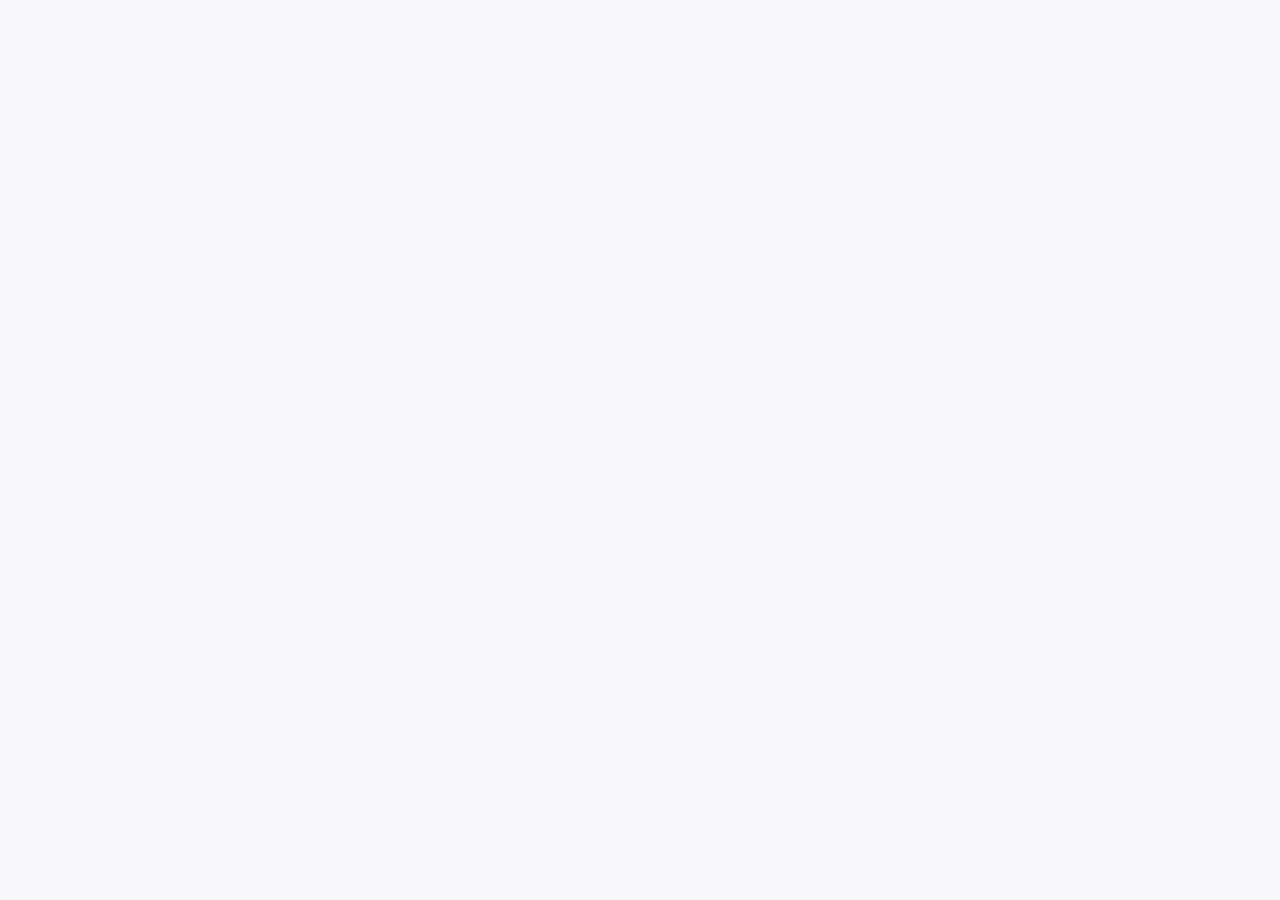
==== resume/index.html @ dccf2a4b "Replace React portfolio with static HTML CSS JavaScript Co-authored-by: Copilot <223556219+Copilot@u" ====
<!doctype html>
<html lang="en">
  <head>
    <meta charset="utf-8" />
    <meta name="viewport" content="width=device-width, initial-scale=1" />
    <meta name="robots" content="noindex" />
    <title>Sadik Ali | Software Developer Resume</title>
    <link rel="stylesheet" href="../styles.css" />
    <script src="../script.js" defer></script>
  </head>
  <body>
    <div id="app"></div>
  </body>
</html>
---- styles.css ----
@import url("https://fonts.googleapis.com/css2?family=DM+Sans:wght@400;500;600;700&family=Manrope:wght@400;500;600;700;800&display=swap");

:root {
  color-scheme: light;
  --ink: #17243b;
  --navy: #101b2d;
  --navy-light: #17243a;
  --muted: #647087;
  --paper: #f7f8fb;
  --white: #fff;
  --blue: #536dfe;
  --teal: #70e1d1;
  --line: #e5e9f0;
  --font-body: "DM Sans", sans-serif;
  --font-heading: "Manrope", sans-serif;
}

* { box-sizing: border-box; }
html { scroll-behavior: smooth; scroll-padding-top: 84px; }
body { overflow-x: hidden; margin: 0; background: var(--paper); color: var(--ink); font-family: var(--font-body); -webkit-font-smoothing: antialiased; }
body, button, a { font-family: var(--font-body); }
a { color: inherit; }
button, a { -webkit-tap-highlight-color: transparent; }
::selection { background: #d7ddff; color: var(--ink); }
.container { width: min(1120px, calc(100% - 48px)); margin-inline: auto; }

.site-header { position: sticky; z-index: 20; top: 0; border-bottom: 1px solid rgb(255 255 255 / 8%); background: rgb(16 27 45 / 96%); backdrop-filter: blur(14px); }
.nav { min-height: 76px; display: flex; align-items: center; justify-content: space-between; }
.brand { color: #fff; font-family: var(--font-heading); font-size: 25px; font-weight: 800; letter-spacing: -2px; text-decoration: none; }
.brand span { color: var(--teal); }
.nav-links { display: flex; align-items: center; gap: 29px; margin: 0; padding: 0; list-style: none; }
.nav-links a { color: #d4dbea; font-size: 13px; font-weight: 600; text-decoration: none; transition: color .2s ease; }
.nav-links a:hover { color: var(--teal); }
.nav-links .nav-contact { padding: 11px 17px; border: 1px solid #57657a; border-radius: 6px; color: #fff; }
.nav-links .nav-contact:hover { border-color: var(--teal); color: var(--teal); }
.menu-toggle { display: none; }

.hero { position: relative; min-height: 650px; display: grid; grid-template-columns: 1.05fr .95fr; align-items: center; gap: 40px; padding-block: 74px 110px; color: #fff; }
body:has(.hero) { background: var(--navy); }
.hero-copy { position: relative; z-index: 2; padding-bottom: 16px; }
.eyebrow { margin: 0 0 18px; color: var(--teal); font-size: 11px; font-weight: 700; letter-spacing: .16em; }
.status-dot { display: inline-block; width: 7px; height: 7px; margin: 0 8px 1px 0; border-radius: 50%; background: var(--teal); box-shadow: 0 0 13px rgb(112 225 209 / 80%); }
.hero h1 { margin: 0; font-family: var(--font-heading); font-size: clamp(42px, 5.7vw, 68px); font-weight: 700; letter-spacing: -.065em; line-height: 1.12; }
.hero h1 span { color: var(--teal); }
.hero-description { max-width: 485px; margin: 23px 0 0; color: #b7c1d1; font-size: 16px; line-height: 1.8; }
.hero-actions { display: flex; flex-wrap: wrap; gap: 12px; margin-top: 30px; }
.button { min-height: 48px; display: inline-flex; align-items: center; justify-content: center; gap: 12px; padding: 0 18px; border: 1px solid transparent; border-radius: 6px; font-size: 13px; font-weight: 700; text-decoration: none; transition: transform .2s ease, background .2s ease; }
.button:hover { transform: translateY(-2px); }
.button-primary { background: var(--teal); color: #10243a; }
.button-primary:hover { background: #a0f1e4; }
.button-secondary { border-color: #657187; color: #fff; }
.button-secondary:hover { border-color: var(--teal); color: var(--teal); }
.hero-socials { display: flex; gap: 23px; margin-top: 34px; }
.hero-socials a { color: #aeb9ca; font-size: 12px; font-weight: 600; text-decoration: none; }
.hero-socials a:hover { color: var(--teal); }
.hero-visual { position: relative; min-height: 410px; display: grid; place-items: center; overflow-x: clip; }
.photo-frame { position: relative; z-index: 1; width: min(320px, 75vw); aspect-ratio: 1; overflow: hidden; border: 7px solid rgb(255 255 255 / 8%); border-radius: 50%; background: #d9e3eb; box-shadow: 0 30px 90px rgb(0 0 0 / 27%); }
.photo-frame img { width: 100%; height: 100%; object-fit: cover; object-position: center 26%; }
.orbit { position: absolute; border: 1px solid rgb(112 225 209 / 18%); border-radius: 50%; }
.orbit-one { width: 410px; height: 410px; }
.orbit-two { width: 490px; height: 490px; border-color: rgb(255 255 255 / 7%); }
.code-card { position: absolute; z-index: 2; right: 0; bottom: 36px; display: grid; gap: 9px; min-width: 174px; padding: 16px; border: 1px solid rgb(255 255 255 / 12%); border-radius: 10px; background: #1b2940; box-shadow: 0 14px 45px rgb(0 0 0 / 22%); }
.code-card-label { margin-bottom: 2px; color: #93a0b3; font-size: 8px; font-weight: 700; letter-spacing: .12em; }
.code-language { display: flex; align-items: center; gap: 9px; color: #f1f4f8; font-size: 11px; font-weight: 600; }
.code-language b { width: 22px; height: 22px; display: grid; place-items: center; border-radius: 5px; font-size: 9px; }
.language-python { background: #ffda7c; color: #17243b; }.language-java { background: #ff9a76; color: #17243b; }.language-js { background: #f2dc59; color: #17243b; }
.spark { position: absolute; color: var(--teal); }.spark-one { top: 53px; right: 54px; font-size: 24px; }.spark-two { bottom: 76px; left: 28px; color: #ffba8b; font-size: 22px; }
.scroll-cue { position: absolute; bottom: 36px; left: 0; display: flex; align-items: center; gap: 10px; color: #8290a4; font-size: 9px; font-weight: 700; letter-spacing: .12em; text-decoration: none; }
.scroll-cue span { width: 21px; height: 32px; border: 1px solid #647188; border-radius: 15px; }
.scroll-cue span::after { content: ""; display: block; width: 3px; height: 6px; margin: 6px auto; border-radius: 3px; background: var(--teal); animation: scroll 1.2s ease-in-out infinite; }
@keyframes scroll { 50% { transform: translateY(7px); } }

.section { padding-block: 104px; }
.section-light { background: var(--white); }
.section-dark { background: var(--navy); color: #fff; }
.section-accent { background: #f0f3ff; }
.about-grid { display: grid; grid-template-columns: .9fr 1.1fr; gap: 70px; }
.eyebrow-dark { color: #5068ed; }
.section-title { margin: 0; color: inherit; font-family: var(--font-heading); font-size: clamp(32px, 4vw, 45px); font-weight: 700; letter-spacing: -.05em; line-height: 1.23; }
.section-title span { color: #687cff; }
.section-dark .section-title span { color: var(--teal); }
.section-title > span:not(:last-child) { color: #637aff; }
.about-grid .section-title span { color: #657aff; }
.about-copy { max-width: 590px; color: var(--muted); font-size: 15px; line-height: 1.85; }
.about-copy p { margin: 0 0 15px; }
.text-link { display: inline-flex; gap: 9px; margin-top: 5px; color: #425bdc; font-size: 13px; font-weight: 700; text-decoration: none; }
.text-link:hover { color: var(--navy); }
.section-heading { display: flex; align-items: end; justify-content: space-between; gap: 30px; margin-bottom: 42px; }
.section-intro { max-width: 330px; margin: 0 0 4px; color: #9eabbd; font-size: 14px; line-height: 1.7; }
.section-light .section-intro, .section-accent .section-intro { color: var(--muted); }

.skills-grid { display: grid; grid-template-columns: repeat(4, 1fr); gap: 14px; }
.skill-card { min-height: 220px; padding: 23px 20px; border: 1px solid #2c3a50; border-radius: 9px; background: #142137; transition: transform .25s ease, border-color .25s ease; }
.skill-card:hover { transform: translateY(-5px); border-color: #578f98; }
.skill-number { color: var(--teal); font-size: 10px; font-weight: 700; letter-spacing: .08em; }
.skill-card h3 { margin: 26px 0 8px; font-family: var(--font-heading); font-size: 16px; }
.skill-card p { margin: 0; color: #b2bdcc; font-size: 12px; line-height: 1.6; }
.skill-tags, .project-tags, .strength-tags { display: flex; flex-wrap: wrap; gap: 7px; }
.skill-tags { margin-top: 20px; }
.skill-tags span, .project-tags span { padding: 6px 8px; border-radius: 4px; background: rgb(255 255 255 / 6%); color: #9eabbd; font-size: 9px; }

.timeline-card { position: relative; display: flex; gap: 24px; max-width: 850px; padding: 28px 30px; border: 1px solid var(--line); border-radius: 9px; background: #fff; box-shadow: 0 10px 35px rgb(18 35 64 / 4%); }
.timeline-marker { flex: 0 0 10px; width: 10px; height: 10px; margin-top: 7px; border: 3px solid #dfe3ff; border-radius: 50%; background: #536dfe; box-shadow: 0 0 0 4px #f3f4ff; }
.timeline-content { flex: 1; }
.timeline-heading { display: flex; align-items: start; justify-content: space-between; gap: 20px; }
.timeline-heading h3, .education-item h3 { margin: 0; color: var(--ink); font-family: var(--font-heading); font-size: 16px; }
.timeline-company { margin: 6px 0 0; color: #536dfe; font-size: 12px; font-weight: 700; }
.timeline-date { color: var(--muted); font-size: 11px; }
.detail-list { display: grid; gap: 9px; margin: 19px 0 0; padding-left: 17px; color: var(--muted); font-size: 13px; line-height: 1.6; }
.detail-list li::marker { color: #536dfe; }

.project-grid { display: grid; grid-template-columns: repeat(2, minmax(0, 1fr)); gap: 20px; }
.project-card { position: relative; overflow: hidden; min-height: 390px; padding: 27px 29px; border: 1px solid #e1e5f0; border-radius: 10px; background: #fff; box-shadow: 0 13px 40px rgb(26 39 74 / 5%); }
.project-card::after { position: absolute; right: -40px; bottom: -86px; width: 230px; height: 230px; border-radius: 50%; background: #e8ebff; content: ""; opacity: .7; }
.project-jobs::after { background: #dff8f2; }
.project-topline { position: relative; z-index: 1; display: flex; justify-content: space-between; color: #768196; font-size: 9px; font-weight: 700; letter-spacing: .1em; }
.project-topline span:last-child { color: #536dfe; font-size: 16px; }
.project-illustration { position: relative; z-index: 1; height: 87px; display: grid; place-items: center; font-family: var(--font-heading); font-weight: 800; }
.motor-mark { color: #536dfe; font-size: 41px; letter-spacing: -.09em; }
.motor-mark span { color: #ff9b72; }
.jobs-mark { color: #16a691; font-size: 45px; letter-spacing: .05em; }
.project-card h3 { position: relative; z-index: 1; margin: 7px 0 9px; font-family: var(--font-heading); font-size: 21px; }
.project-card > p { position: relative; z-index: 1; max-width: 480px; min-height: 51px; margin: 0; color: var(--muted); font-size: 12px; line-height: 1.7; }
.project-tags { position: relative; z-index: 1; margin-top: 17px; }
.project-tags span { background: #f0f2f8; color: #606d83; }
.project-links { position: relative; z-index: 1; display: flex; gap: 20px; margin-top: 23px; }
.project-links a { color: #3e54d1; font-size: 11px; font-weight: 700; text-decoration: none; }
.project-links a:hover { color: var(--ink); }

.education-list { border-top: 1px solid #2a384e; }
.education-item { display: grid; grid-template-columns: 145px 1fr 54px; align-items: center; gap: 20px; min-height: 104px; border-bottom: 1px solid #2a384e; }
.education-year { color: var(--teal); font-size: 12px; font-weight: 700; }
.education-item h3 { color: #f4f6fa; font-size: 14px; }
.education-item p { margin: 6px 0 0; color: #9ca9bb; font-size: 11px; }
.education-icon { justify-self: end; color: #718198; font-size: 10px; font-weight: 700; letter-spacing: .05em; }

.cert-grid { display: grid; grid-template-columns: repeat(4, 1fr); gap: 14px; }
.cert-card { min-height: 164px; padding: 21px 19px; border: 1px solid var(--line); border-radius: 8px; background: #fff; }
.cert-card > span { color: #566df0; font-size: 10px; font-weight: 700; }
.cert-card h3 { margin: 17px 0 8px; font-family: var(--font-heading); font-size: 13px; line-height: 1.5; }
.cert-card p { margin: 0; color: var(--muted); font-size: 11px; }
.strengths-row { display: grid; grid-template-columns: .8fr 1.2fr; align-items: center; gap: 45px; }
.strength-tags { gap: 10px; }
.strength-tags span { padding: 10px 13px; border: 1px solid #33425a; border-radius: 30px; color: #d3dae5; font-size: 11px; }

.contact-section { padding-block: 88px 76px; background: #5269f2; color: #fff; text-align: center; }
.contact-section .eyebrow { color: #d9e0ff; }
.contact-inner h2 { margin: 0; font-family: var(--font-heading); font-size: clamp(36px, 5.5vw, 58px); letter-spacing: -.06em; line-height: 1.18; }
.contact-inner h2 span { color: #b5fff1; }
.button-light { margin-top: 25px; background: #fff; color: #344bd1; }
.button-light:hover { background: #e9fff9; }
.contact-details { display: flex; justify-content: center; flex-wrap: wrap; gap: 25px; margin-top: 40px; color: #dfe4ff; font-size: 11px; }
.contact-details a { text-decoration: none; }
.contact-details a:hover { color: #fff; }
.site-footer { background: var(--navy); }
.footer-inner { min-height: 76px; display: flex; align-items: center; justify-content: space-between; gap: 20px; }
.footer-inner .brand { font-size: 20px; }
.footer-inner p { color: #8794a8; font-size: 10px; }

.reveal { opacity: 0; transform: translateY(18px); transition: opacity .55s ease, transform .55s ease; }
.reveal.is-visible { opacity: 1; transform: translateY(0); }

.resume-page { min-height: 100vh; padding: 24px; background: #e9edf3; color: #17243b; font-family: Arial, Helvetica, sans-serif; }
.resume-actions { max-width: 850px; display: flex; justify-content: space-between; margin: 0 auto 16px; }
.resume-back, .resume-print { padding: 10px 14px; border: 0; border-radius: 6px; background: #17243b; color: #fff; cursor: pointer; font: inherit; text-decoration: none; }
.resume-sheet { max-width: 850px; margin: auto; padding: 42px 50px; background: #fff; box-shadow: 0 8px 28px rgb(16 42 67 / 12%); font-size: 13px; line-height: 1.45; }
.resume-header { padding-bottom: 13px; border-bottom: 2px solid #5269f2; text-align: center; }
.resume-header h1 { margin: 0; font-size: 30px; }
.resume-header p { margin: 4px 0; }
.resume-header a { color: inherit; text-decoration: none; }
.resume-role { color: #5269f2; font-size: 18px; font-weight: 700; }
.resume-section { margin-top: 15px; }
.resume-section h2 { margin: 0 0 6px; padding-bottom: 3px; border-bottom: 1px solid #d5dce5; color: #17243b; font-size: 14px; letter-spacing: .05em; text-transform: uppercase; }
.resume-section p { margin: 3px 0; }
.resume-entry { margin-top: 7px; break-inside: avoid; }
.resume-entry-heading { display: flex; justify-content: space-between; gap: 12px; }
.resume-entry-heading span, .resume-muted { color: #58677a; }
.resume-entry ul, .resume-certifications { margin: 4px 0 0; padding-left: 18px; }

@media (max-width: 900px) {
  .nav-links { gap: 17px; }.nav-links a { font-size: 11px; }
  .hero { min-height: 590px; grid-template-columns: 1.1fr .9fr; gap: 18px; }
  .photo-frame { width: min(270px, 65vw); }.orbit-one { width: 340px; height: 340px; }.orbit-two { width: 400px; height: 400px; }
  .code-card { right: -4px; }.skills-grid, .cert-grid { grid-template-columns: repeat(2, 1fr); }
}
@media (max-width: 640px) {
  html { scroll-padding-top: 68px; }.container { width: min(100% - 36px, 500px); }
  .nav { min-height: 66px; }.menu-toggle { width: 42px; height: 42px; display: grid; align-content: center; justify-content: center; gap: 6px; border: 1px solid #39465b; border-radius: 6px; background: transparent; }
  .menu-toggle span { width: 18px; height: 2px; background: #fff; transition: transform .2s ease; }
  .menu-toggle[aria-expanded="true"] span:first-child { transform: translateY(4px) rotate(45deg); }.menu-toggle[aria-expanded="true"] span:last-child { transform: translateY(-4px) rotate(-45deg); }
  .nav-links { position: absolute; top: 65px; right: 0; left: 0; display: none; align-items: stretch; gap: 0; padding: 8px 18px 17px; border-bottom: 1px solid #334056; background: var(--navy); }
  .nav-links.is-open { display: grid; }.nav-links li { border-bottom: 1px solid #26344a; }.nav-links li:last-child { border: 0; padding-top: 12px; }
  .nav-links a { display: block; padding: 13px 3px; font-size: 13px; }.nav-links .nav-contact { display: inline-block; padding: 10px 14px; }
  .hero { min-height: unset; grid-template-columns: 1fr; gap: 0; padding-block: 72px 92px; }
  .hero h1 { font-size: clamp(43px, 12vw, 61px); }.hero-description { font-size: 14px; }
  .hero-visual { min-height: 355px; margin-top: 18px; }.photo-frame { width: min(255px, 68vw); }.orbit-one { width: 320px; height: 320px; }.orbit-two { width: 365px; height: 365px; }
  .code-card { right: 0; bottom: 16px; min-width: 148px; padding: 12px; }.code-language { font-size: 10px; }.spark-one { top: 17px; right: 29px; }.spark-two { bottom: 60px; left: 20px; }
  .scroll-cue { bottom: 30px; }.section { padding-block: 72px; }.about-grid, .strengths-row { grid-template-columns: 1fr; gap: 25px; }
  .section-heading { display: block; margin-bottom: 30px; }.section-intro { margin-top: 12px; }
  .skills-grid { grid-template-columns: repeat(2, minmax(0, 1fr)); gap: 10px; }.skill-card { min-height: 205px; padding: 17px 14px; }.skill-card h3 { margin-top: 20px; font-size: 14px; }.skill-tags { gap: 5px; }.skill-tags span { font-size: 8px; }
  .timeline-card { gap: 13px; padding: 22px 17px; }.timeline-heading { display: block; }.timeline-date { display: inline-block; margin-top: 10px; }.detail-list { font-size: 12px; }
  .project-grid { grid-template-columns: 1fr; gap: 13px; }.project-card { min-height: 370px; padding: 23px 20px; }
  .education-item { grid-template-columns: 82px 1fr; gap: 12px; padding-block: 18px; }.education-year { font-size: 10px; }.education-item h3 { font-size: 12px; line-height: 1.5; }.education-item p { font-size: 10px; line-height: 1.5; }.education-icon { display: none; }
  .cert-grid { grid-template-columns: repeat(2, minmax(0, 1fr)); gap: 9px; }.cert-card { min-height: 165px; padding: 15px 13px; }.cert-card h3 { font-size: 12px; }
  .strength-tags { gap: 8px; }.strength-tags span { padding: 9px 10px; font-size: 10px; }
  .contact-section { padding-block: 72px 56px; }.contact-details { display: grid; gap: 12px; }.footer-inner { min-height: 70px; flex-wrap: wrap; gap: 5px 15px; padding-block: 12px; }.footer-inner p { margin: 0; }.footer-inner p:nth-of-type(1) { display: none; }
  .resume-page { padding: 10px; }.resume-sheet { padding: 25px 20px; font-size: 11px; }.resume-entry-heading { gap: 5px; }.resume-entry-heading span { text-align: right; }
}
@media (prefers-reduced-motion: reduce) {
  *, *::before, *::after { scroll-behavior: auto !important; animation-duration: .01ms !important; animation-iteration-count: 1 !important; transition-duration: .01ms !important; }
}
@media print {
  @page { size: A4; margin: 12mm; }
  body:has(.resume-page) { background: #fff; }
  .resume-page { min-height: auto; padding: 0; background: #fff; }
  .resume-actions { display: none; }
  .resume-sheet { max-width: none; margin: 0; padding: 0; box-shadow: none; font-size: 10pt; line-height: 1.35; }
  .resume-header h1 { font-size: 23pt; }
  .resume-section { margin-top: 10px; }
  .resume-section h2 { font-size: 11pt; }
  .resume-sheet a { color: inherit; text-decoration: none; }
}
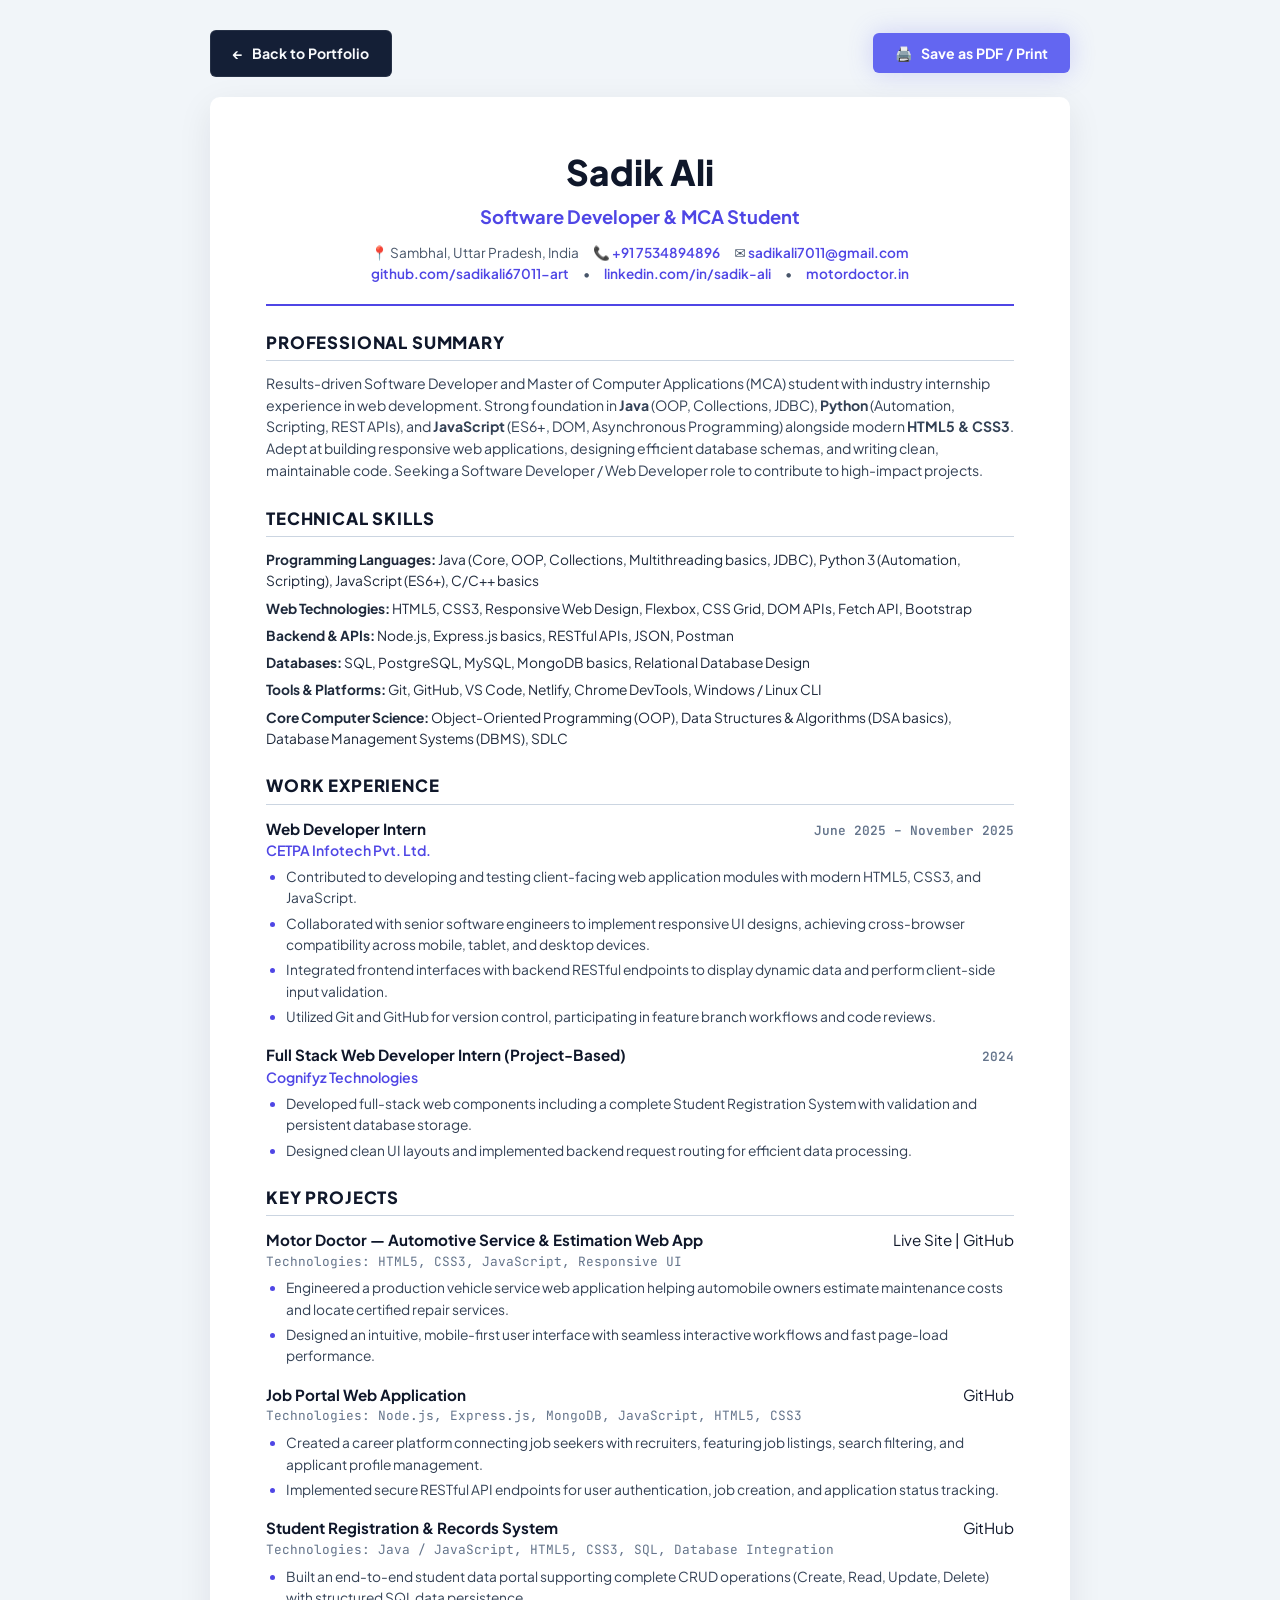
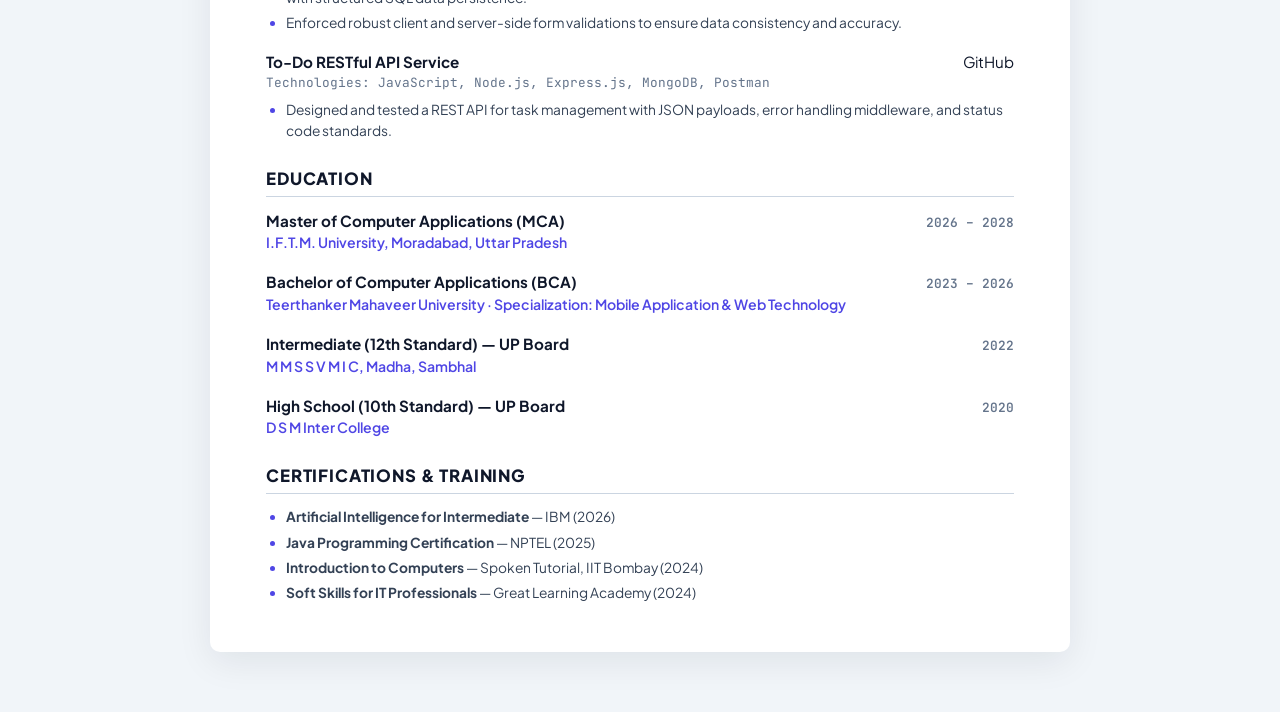
==== commit 21a1078e: "feat: upgrade portfolio to job-ready standards, showcase Java/Python/JS, fix resume and Netlify/GitH" ====
--- a/resume/index.html
+++ b/resume/index.html
@@ -3,12 +3,185 @@
   <head>
     <meta charset="utf-8" />
     <meta name="viewport" content="width=device-width, initial-scale=1" />
-    <meta name="robots" content="noindex" />
-    <title>Sadik Ali | Software Developer Resume</title>
+    <meta name="description" content="Resume of Sadik Ali — Software Developer specializing in Java, Python, JavaScript, and Web Development." />
+    <meta name="robots" content="index, follow" />
+    <title>Sadik Ali | Resume — Software Developer</title>
+    <link rel="preconnect" href="https://fonts.googleapis.com" />
+    <link rel="preconnect" href="https://fonts.gstatic.com" crossorigin />
+    <link href="https://fonts.googleapis.com/css2?family=Plus+Jakarta+Sans:wght@400;500;600;700;800&family=JetBrains+Mono:wght@400;600&display=swap" rel="stylesheet" />
     <link rel="stylesheet" href="../styles.css" />
-    <script src="../script.js" defer></script>
   </head>
-  <body>
-    <div id="app"></div>
+  <body class="resume-body">
+    <div class="resume-page">
+      <nav class="resume-actions container" aria-label="Resume actions">
+        <a class="button button-secondary resume-back" href="../">
+          <span aria-hidden="true">←</span> Back to Portfolio
+        </a>
+        <button class="button button-primary resume-print" type="button" onclick="window.print()">
+          <span aria-hidden="true">🖨️</span> Save as PDF / Print
+        </button>
+      </nav>
+
+      <article class="resume-sheet">
+        <header class="resume-header">
+          <h1 class="resume-name">Sadik Ali</h1>
+          <p class="resume-role">Software Developer & MCA Student</p>
+          <div class="resume-contact-bar">
+            <span>📍 Sambhal, Uttar Pradesh, India</span>
+            <span>📞 <a href="tel:+917534894896">+91 7534894896</a></span>
+            <span>✉️ <a href="mailto:sadikali7011@gmail.com">sadikali7011@gmail.com</a></span>
+          </div>
+          <div class="resume-links-bar">
+            <a href="https://github.com/sadikali67011-art" target="_blank" rel="noopener noreferrer">github.com/sadikali67011-art</a>
+            <span>•</span>
+            <a href="https://www.linkedin.com/in/sadik-ali-75a539294/" target="_blank" rel="noopener noreferrer">linkedin.com/in/sadik-ali</a>
+            <span>•</span>
+            <a href="https://motordoctor.in/" target="_blank" rel="noopener noreferrer">motordoctor.in</a>
+          </div>
+        </header>
+
+        <section class="resume-section">
+          <h2 class="resume-section-title">Professional Summary</h2>
+          <p class="resume-text">
+            Results-driven Software Developer and Master of Computer Applications (MCA) student with industry internship experience in web development. Strong foundation in <strong>Java</strong> (OOP, Collections, JDBC), <strong>Python</strong> (Automation, Scripting, REST APIs), and <strong>JavaScript</strong> (ES6+, DOM, Asynchronous Programming) alongside modern <strong>HTML5 & CSS3</strong>. Adept at building responsive web applications, designing efficient database schemas, and writing clean, maintainable code. Seeking a Software Developer / Web Developer role to contribute to high-impact projects.
+          </p>
+        </section>
+
+        <section class="resume-section">
+          <h2 class="resume-section-title">Technical Skills</h2>
+          <div class="resume-skills-grid">
+            <p><strong>Programming Languages:</strong> Java (Core, OOP, Collections, Multithreading basics, JDBC), Python 3 (Automation, Scripting), JavaScript (ES6+), C/C++ basics</p>
+            <p><strong>Web Technologies:</strong> HTML5, CSS3, Responsive Web Design, Flexbox, CSS Grid, DOM APIs, Fetch API, Bootstrap</p>
+            <p><strong>Backend & APIs:</strong> Node.js, Express.js basics, RESTful APIs, JSON, Postman</p>
+            <p><strong>Databases:</strong> SQL, PostgreSQL, MySQL, MongoDB basics, Relational Database Design</p>
+            <p><strong>Tools & Platforms:</strong> Git, GitHub, VS Code, Netlify, Chrome DevTools, Windows / Linux CLI</p>
+            <p><strong>Core Computer Science:</strong> Object-Oriented Programming (OOP), Data Structures & Algorithms (DSA basics), Database Management Systems (DBMS), SDLC</p>
+          </div>
+        </section>
+
+        <section class="resume-section">
+          <h2 class="resume-section-title">Work Experience</h2>
+
+          <div class="resume-entry">
+            <div class="resume-entry-heading">
+              <strong>Web Developer Intern</strong>
+              <span class="resume-date">June 2025 – November 2025</span>
+            </div>
+            <p class="resume-company">CETPA Infotech Pvt. Ltd.</p>
+            <ul class="resume-bullets">
+              <li>Contributed to developing and testing client-facing web application modules with modern HTML5, CSS3, and JavaScript.</li>
+              <li>Collaborated with senior software engineers to implement responsive UI designs, achieving cross-browser compatibility across mobile, tablet, and desktop devices.</li>
+              <li>Integrated frontend interfaces with backend RESTful endpoints to display dynamic data and perform client-side input validation.</li>
+              <li>Utilized Git and GitHub for version control, participating in feature branch workflows and code reviews.</li>
+            </ul>
+          </div>
+
+          <div class="resume-entry">
+            <div class="resume-entry-heading">
+              <strong>Full Stack Web Developer Intern (Project-Based)</strong>
+              <span class="resume-date">2024</span>
+            </div>
+            <p class="resume-company">Cognifyz Technologies</p>
+            <ul class="resume-bullets">
+              <li>Developed full-stack web components including a complete Student Registration System with validation and persistent database storage.</li>
+              <li>Designed clean UI layouts and implemented backend request routing for efficient data processing.</li>
+            </ul>
+          </div>
+        </section>
+
+        <section class="resume-section">
+          <h2 class="resume-section-title">Key Projects</h2>
+
+          <div class="resume-entry">
+            <div class="resume-entry-heading">
+              <strong>Motor Doctor — Automotive Service & Estimation Web App</strong>
+              <span><a href="https://motordoctor.in/" target="_blank" rel="noopener noreferrer">Live Site</a> | <a href="https://github.com/sadikali67011-art/Motor-doctor" target="_blank" rel="noopener noreferrer">GitHub</a></span>
+            </div>
+            <p class="resume-tech">Technologies: HTML5, CSS3, JavaScript, Responsive UI</p>
+            <ul class="resume-bullets">
+              <li>Engineered a production vehicle service web application helping automobile owners estimate maintenance costs and locate certified repair services.</li>
+              <li>Designed an intuitive, mobile-first user interface with seamless interactive workflows and fast page-load performance.</li>
+            </ul>
+          </div>
+
+          <div class="resume-entry">
+            <div class="resume-entry-heading">
+              <strong>Job Portal Web Application</strong>
+              <span><a href="https://github.com/sadikali67011-art/Job-Portal" target="_blank" rel="noopener noreferrer">GitHub</a></span>
+            </div>
+            <p class="resume-tech">Technologies: Node.js, Express.js, MongoDB, JavaScript, HTML5, CSS3</p>
+            <ul class="resume-bullets">
+              <li>Created a career platform connecting job seekers with recruiters, featuring job listings, search filtering, and applicant profile management.</li>
+              <li>Implemented secure RESTful API endpoints for user authentication, job creation, and application status tracking.</li>
+            </ul>
+          </div>
+
+          <div class="resume-entry">
+            <div class="resume-entry-heading">
+              <strong>Student Registration & Records System</strong>
+              <span><a href="https://github.com/sadikali67011-art/Cognifyz_FullStack_Task_1" target="_blank" rel="noopener noreferrer">GitHub</a></span>
+            </div>
+            <p class="resume-tech">Technologies: Java / JavaScript, HTML5, CSS3, SQL, Database Integration</p>
+            <ul class="resume-bullets">
+              <li>Built an end-to-end student data portal supporting complete CRUD operations (Create, Read, Update, Delete) with structured SQL data persistence.</li>
+              <li>Enforced robust client and server-side form validations to ensure data consistency and accuracy.</li>
+            </ul>
+          </div>
+
+          <div class="resume-entry">
+            <div class="resume-entry-heading">
+              <strong>To-Do RESTful API Service</strong>
+              <span><a href="https://github.com/sadikali67011-art/todo-api" target="_blank" rel="noopener noreferrer">GitHub</a></span>
+            </div>
+            <p class="resume-tech">Technologies: JavaScript, Node.js, Express.js, MongoDB, Postman</p>
+            <ul class="resume-bullets">
+              <li>Designed and tested a REST API for task management with JSON payloads, error handling middleware, and status code standards.</li>
+            </ul>
+          </div>
+        </section>
+
+        <section class="resume-section">
+          <h2 class="resume-section-title">Education</h2>
+          <div class="resume-entry">
+            <div class="resume-entry-heading">
+              <strong>Master of Computer Applications (MCA)</strong>
+              <span class="resume-date">2026 – 2028</span>
+            </div>
+            <p class="resume-company">I.F.T.M. University, Moradabad, Uttar Pradesh</p>
+          </div>
+          <div class="resume-entry">
+            <div class="resume-entry-heading">
+              <strong>Bachelor of Computer Applications (BCA)</strong>
+              <span class="resume-date">2023 – 2026</span>
+            </div>
+            <p class="resume-company">Teerthanker Mahaveer University · Specialization: Mobile Application & Web Technology</p>
+          </div>
+          <div class="resume-entry">
+            <div class="resume-entry-heading">
+              <strong>Intermediate (12th Standard) — UP Board</strong>
+              <span class="resume-date">2022</span>
+            </div>
+            <p class="resume-company">M M S S V M I C, Madha, Sambhal</p>
+          </div>
+          <div class="resume-entry">
+            <div class="resume-entry-heading">
+              <strong>High School (10th Standard) — UP Board</strong>
+              <span class="resume-date">2020</span>
+            </div>
+            <p class="resume-company">D S M Inter College</p>
+          </div>
+        </section>
+
+        <section class="resume-section">
+          <h2 class="resume-section-title">Certifications & Training</h2>
+          <ul class="resume-cert-list">
+            <li><strong>Artificial Intelligence for Intermediate</strong> — IBM (2026)</li>
+            <li><strong>Java Programming Certification</strong> — NPTEL (2025)</li>
+            <li><strong>Introduction to Computers</strong> — Spoken Tutorial, IIT Bombay (2024)</li>
+            <li><strong>Soft Skills for IT Professionals</strong> — Great Learning Academy (2024)</li>
+          </ul>
+        </section>
+      </article>
+    </div>
   </body>
 </html>
--- a/styles.css
+++ b/styles.css
@@ -1,222 +1,1806 @@
-@import url("https://fonts.googleapis.com/css2?family=DM+Sans:wght@400;500;600;700&family=Manrope:wght@400;500;600;700;800&display=swap");
+/* ==========================================================================
+   Sadik Ali — Software Developer Portfolio Stylesheet
+   Modern, Accessible, High Performance, Responsive (Mobile to 4K)
+   Supports Light & Dark Modes + Pixel-Perfect Print Layout
+   ========================================================================== */
+
+@import url("https://fonts.googleapis.com/css2?family=Plus+Jakarta+Sans:wght@400;500;600;700;800&family=JetBrains+Mono:wght@400;500;600;700&display=swap");
 
 :root {
+  color-scheme: dark;
+  --bg-primary: #0b1120;
+  --bg-secondary: #0f172a;
+  --bg-card: #141f36;
+  --bg-card-hover: #1a2744;
+  --bg-elevated: #1e293b;
+  --border-color: rgba(255, 255, 255, 0.08);
+  --border-hover: rgba(99, 102, 241, 0.4);
+  --text-main: #f8fafc;
+  --text-muted: #94a3b8;
+  --text-subtle: #64748b;
+  
+  --primary: #6366f1;
+  --primary-glow: rgba(99, 102, 241, 0.25);
+  --teal: #14b8a6;
+  --teal-glow: rgba(20, 184, 166, 0.25);
+  --cyan: #06b6d4;
+  --amber: #f59e0b;
+  --rose: #f43f5e;
+  --emerald: #10b981;
+  
+  --lang-java: #f97316;
+  --lang-python: #38bdf8;
+  --lang-js: #facc15;
+  --lang-web: #ec4899;
+
+  --font-sans: "Plus Jakarta Sans", system-ui, -apple-system, sans-serif;
+  --font-mono: "JetBrains Mono", ui-monospace, SFMono-Regular, monospace;
+  --radius-sm: 6px;
+  --radius-md: 10px;
+  --radius-lg: 16px;
+  --radius-full: 9999px;
+  
+  --shadow-sm: 0 2px 8px rgba(0, 0, 0, 0.2);
+  --shadow-md: 0 10px 30px rgba(0, 0, 0, 0.35);
+  --shadow-glow: 0 0 25px var(--primary-glow);
+  --transition: all 0.25s cubic-bezier(0.16, 1, 0.3, 1);
+}
+
+[data-theme="light"] {
   color-scheme: light;
-  --ink: #17243b;
-  --navy: #101b2d;
-  --navy-light: #17243a;
-  --muted: #647087;
-  --paper: #f7f8fb;
-  --white: #fff;
-  --blue: #536dfe;
-  --teal: #70e1d1;
-  --line: #e5e9f0;
-  --font-body: "DM Sans", sans-serif;
-  --font-heading: "Manrope", sans-serif;
-}
-
-* { box-sizing: border-box; }
-html { scroll-behavior: smooth; scroll-padding-top: 84px; }
-body { overflow-x: hidden; margin: 0; background: var(--paper); color: var(--ink); font-family: var(--font-body); -webkit-font-smoothing: antialiased; }
-body, button, a { font-family: var(--font-body); }
-a { color: inherit; }
-button, a { -webkit-tap-highlight-color: transparent; }
-::selection { background: #d7ddff; color: var(--ink); }
-.container { width: min(1120px, calc(100% - 48px)); margin-inline: auto; }
-
-.site-header { position: sticky; z-index: 20; top: 0; border-bottom: 1px solid rgb(255 255 255 / 8%); background: rgb(16 27 45 / 96%); backdrop-filter: blur(14px); }
-.nav { min-height: 76px; display: flex; align-items: center; justify-content: space-between; }
-.brand { color: #fff; font-family: var(--font-heading); font-size: 25px; font-weight: 800; letter-spacing: -2px; text-decoration: none; }
-.brand span { color: var(--teal); }
-.nav-links { display: flex; align-items: center; gap: 29px; margin: 0; padding: 0; list-style: none; }
-.nav-links a { color: #d4dbea; font-size: 13px; font-weight: 600; text-decoration: none; transition: color .2s ease; }
-.nav-links a:hover { color: var(--teal); }
-.nav-links .nav-contact { padding: 11px 17px; border: 1px solid #57657a; border-radius: 6px; color: #fff; }
-.nav-links .nav-contact:hover { border-color: var(--teal); color: var(--teal); }
-.menu-toggle { display: none; }
-
-.hero { position: relative; min-height: 650px; display: grid; grid-template-columns: 1.05fr .95fr; align-items: center; gap: 40px; padding-block: 74px 110px; color: #fff; }
-body:has(.hero) { background: var(--navy); }
-.hero-copy { position: relative; z-index: 2; padding-bottom: 16px; }
-.eyebrow { margin: 0 0 18px; color: var(--teal); font-size: 11px; font-weight: 700; letter-spacing: .16em; }
-.status-dot { display: inline-block; width: 7px; height: 7px; margin: 0 8px 1px 0; border-radius: 50%; background: var(--teal); box-shadow: 0 0 13px rgb(112 225 209 / 80%); }
-.hero h1 { margin: 0; font-family: var(--font-heading); font-size: clamp(42px, 5.7vw, 68px); font-weight: 700; letter-spacing: -.065em; line-height: 1.12; }
-.hero h1 span { color: var(--teal); }
-.hero-description { max-width: 485px; margin: 23px 0 0; color: #b7c1d1; font-size: 16px; line-height: 1.8; }
-.hero-actions { display: flex; flex-wrap: wrap; gap: 12px; margin-top: 30px; }
-.button { min-height: 48px; display: inline-flex; align-items: center; justify-content: center; gap: 12px; padding: 0 18px; border: 1px solid transparent; border-radius: 6px; font-size: 13px; font-weight: 700; text-decoration: none; transition: transform .2s ease, background .2s ease; }
-.button:hover { transform: translateY(-2px); }
-.button-primary { background: var(--teal); color: #10243a; }
-.button-primary:hover { background: #a0f1e4; }
-.button-secondary { border-color: #657187; color: #fff; }
-.button-secondary:hover { border-color: var(--teal); color: var(--teal); }
-.hero-socials { display: flex; gap: 23px; margin-top: 34px; }
-.hero-socials a { color: #aeb9ca; font-size: 12px; font-weight: 600; text-decoration: none; }
-.hero-socials a:hover { color: var(--teal); }
-.hero-visual { position: relative; min-height: 410px; display: grid; place-items: center; overflow-x: clip; }
-.photo-frame { position: relative; z-index: 1; width: min(320px, 75vw); aspect-ratio: 1; overflow: hidden; border: 7px solid rgb(255 255 255 / 8%); border-radius: 50%; background: #d9e3eb; box-shadow: 0 30px 90px rgb(0 0 0 / 27%); }
-.photo-frame img { width: 100%; height: 100%; object-fit: cover; object-position: center 26%; }
-.orbit { position: absolute; border: 1px solid rgb(112 225 209 / 18%); border-radius: 50%; }
-.orbit-one { width: 410px; height: 410px; }
-.orbit-two { width: 490px; height: 490px; border-color: rgb(255 255 255 / 7%); }
-.code-card { position: absolute; z-index: 2; right: 0; bottom: 36px; display: grid; gap: 9px; min-width: 174px; padding: 16px; border: 1px solid rgb(255 255 255 / 12%); border-radius: 10px; background: #1b2940; box-shadow: 0 14px 45px rgb(0 0 0 / 22%); }
-.code-card-label { margin-bottom: 2px; color: #93a0b3; font-size: 8px; font-weight: 700; letter-spacing: .12em; }
-.code-language { display: flex; align-items: center; gap: 9px; color: #f1f4f8; font-size: 11px; font-weight: 600; }
-.code-language b { width: 22px; height: 22px; display: grid; place-items: center; border-radius: 5px; font-size: 9px; }
-.language-python { background: #ffda7c; color: #17243b; }.language-java { background: #ff9a76; color: #17243b; }.language-js { background: #f2dc59; color: #17243b; }
-.spark { position: absolute; color: var(--teal); }.spark-one { top: 53px; right: 54px; font-size: 24px; }.spark-two { bottom: 76px; left: 28px; color: #ffba8b; font-size: 22px; }
-.scroll-cue { position: absolute; bottom: 36px; left: 0; display: flex; align-items: center; gap: 10px; color: #8290a4; font-size: 9px; font-weight: 700; letter-spacing: .12em; text-decoration: none; }
-.scroll-cue span { width: 21px; height: 32px; border: 1px solid #647188; border-radius: 15px; }
-.scroll-cue span::after { content: ""; display: block; width: 3px; height: 6px; margin: 6px auto; border-radius: 3px; background: var(--teal); animation: scroll 1.2s ease-in-out infinite; }
-@keyframes scroll { 50% { transform: translateY(7px); } }
-
-.section { padding-block: 104px; }
-.section-light { background: var(--white); }
-.section-dark { background: var(--navy); color: #fff; }
-.section-accent { background: #f0f3ff; }
-.about-grid { display: grid; grid-template-columns: .9fr 1.1fr; gap: 70px; }
-.eyebrow-dark { color: #5068ed; }
-.section-title { margin: 0; color: inherit; font-family: var(--font-heading); font-size: clamp(32px, 4vw, 45px); font-weight: 700; letter-spacing: -.05em; line-height: 1.23; }
-.section-title span { color: #687cff; }
-.section-dark .section-title span { color: var(--teal); }
-.section-title > span:not(:last-child) { color: #637aff; }
-.about-grid .section-title span { color: #657aff; }
-.about-copy { max-width: 590px; color: var(--muted); font-size: 15px; line-height: 1.85; }
-.about-copy p { margin: 0 0 15px; }
-.text-link { display: inline-flex; gap: 9px; margin-top: 5px; color: #425bdc; font-size: 13px; font-weight: 700; text-decoration: none; }
-.text-link:hover { color: var(--navy); }
-.section-heading { display: flex; align-items: end; justify-content: space-between; gap: 30px; margin-bottom: 42px; }
-.section-intro { max-width: 330px; margin: 0 0 4px; color: #9eabbd; font-size: 14px; line-height: 1.7; }
-.section-light .section-intro, .section-accent .section-intro { color: var(--muted); }
-
-.skills-grid { display: grid; grid-template-columns: repeat(4, 1fr); gap: 14px; }
-.skill-card { min-height: 220px; padding: 23px 20px; border: 1px solid #2c3a50; border-radius: 9px; background: #142137; transition: transform .25s ease, border-color .25s ease; }
-.skill-card:hover { transform: translateY(-5px); border-color: #578f98; }
-.skill-number { color: var(--teal); font-size: 10px; font-weight: 700; letter-spacing: .08em; }
-.skill-card h3 { margin: 26px 0 8px; font-family: var(--font-heading); font-size: 16px; }
-.skill-card p { margin: 0; color: #b2bdcc; font-size: 12px; line-height: 1.6; }
-.skill-tags, .project-tags, .strength-tags { display: flex; flex-wrap: wrap; gap: 7px; }
-.skill-tags { margin-top: 20px; }
-.skill-tags span, .project-tags span { padding: 6px 8px; border-radius: 4px; background: rgb(255 255 255 / 6%); color: #9eabbd; font-size: 9px; }
-
-.timeline-card { position: relative; display: flex; gap: 24px; max-width: 850px; padding: 28px 30px; border: 1px solid var(--line); border-radius: 9px; background: #fff; box-shadow: 0 10px 35px rgb(18 35 64 / 4%); }
-.timeline-marker { flex: 0 0 10px; width: 10px; height: 10px; margin-top: 7px; border: 3px solid #dfe3ff; border-radius: 50%; background: #536dfe; box-shadow: 0 0 0 4px #f3f4ff; }
-.timeline-content { flex: 1; }
-.timeline-heading { display: flex; align-items: start; justify-content: space-between; gap: 20px; }
-.timeline-heading h3, .education-item h3 { margin: 0; color: var(--ink); font-family: var(--font-heading); font-size: 16px; }
-.timeline-company { margin: 6px 0 0; color: #536dfe; font-size: 12px; font-weight: 700; }
-.timeline-date { color: var(--muted); font-size: 11px; }
-.detail-list { display: grid; gap: 9px; margin: 19px 0 0; padding-left: 17px; color: var(--muted); font-size: 13px; line-height: 1.6; }
-.detail-list li::marker { color: #536dfe; }
-
-.project-grid { display: grid; grid-template-columns: repeat(2, minmax(0, 1fr)); gap: 20px; }
-.project-card { position: relative; overflow: hidden; min-height: 390px; padding: 27px 29px; border: 1px solid #e1e5f0; border-radius: 10px; background: #fff; box-shadow: 0 13px 40px rgb(26 39 74 / 5%); }
-.project-card::after { position: absolute; right: -40px; bottom: -86px; width: 230px; height: 230px; border-radius: 50%; background: #e8ebff; content: ""; opacity: .7; }
-.project-jobs::after { background: #dff8f2; }
-.project-topline { position: relative; z-index: 1; display: flex; justify-content: space-between; color: #768196; font-size: 9px; font-weight: 700; letter-spacing: .1em; }
-.project-topline span:last-child { color: #536dfe; font-size: 16px; }
-.project-illustration { position: relative; z-index: 1; height: 87px; display: grid; place-items: center; font-family: var(--font-heading); font-weight: 800; }
-.motor-mark { color: #536dfe; font-size: 41px; letter-spacing: -.09em; }
-.motor-mark span { color: #ff9b72; }
-.jobs-mark { color: #16a691; font-size: 45px; letter-spacing: .05em; }
-.project-card h3 { position: relative; z-index: 1; margin: 7px 0 9px; font-family: var(--font-heading); font-size: 21px; }
-.project-card > p { position: relative; z-index: 1; max-width: 480px; min-height: 51px; margin: 0; color: var(--muted); font-size: 12px; line-height: 1.7; }
-.project-tags { position: relative; z-index: 1; margin-top: 17px; }
-.project-tags span { background: #f0f2f8; color: #606d83; }
-.project-links { position: relative; z-index: 1; display: flex; gap: 20px; margin-top: 23px; }
-.project-links a { color: #3e54d1; font-size: 11px; font-weight: 700; text-decoration: none; }
-.project-links a:hover { color: var(--ink); }
-
-.education-list { border-top: 1px solid #2a384e; }
-.education-item { display: grid; grid-template-columns: 145px 1fr 54px; align-items: center; gap: 20px; min-height: 104px; border-bottom: 1px solid #2a384e; }
-.education-year { color: var(--teal); font-size: 12px; font-weight: 700; }
-.education-item h3 { color: #f4f6fa; font-size: 14px; }
-.education-item p { margin: 6px 0 0; color: #9ca9bb; font-size: 11px; }
-.education-icon { justify-self: end; color: #718198; font-size: 10px; font-weight: 700; letter-spacing: .05em; }
-
-.cert-grid { display: grid; grid-template-columns: repeat(4, 1fr); gap: 14px; }
-.cert-card { min-height: 164px; padding: 21px 19px; border: 1px solid var(--line); border-radius: 8px; background: #fff; }
-.cert-card > span { color: #566df0; font-size: 10px; font-weight: 700; }
-.cert-card h3 { margin: 17px 0 8px; font-family: var(--font-heading); font-size: 13px; line-height: 1.5; }
-.cert-card p { margin: 0; color: var(--muted); font-size: 11px; }
-.strengths-row { display: grid; grid-template-columns: .8fr 1.2fr; align-items: center; gap: 45px; }
-.strength-tags { gap: 10px; }
-.strength-tags span { padding: 10px 13px; border: 1px solid #33425a; border-radius: 30px; color: #d3dae5; font-size: 11px; }
-
-.contact-section { padding-block: 88px 76px; background: #5269f2; color: #fff; text-align: center; }
-.contact-section .eyebrow { color: #d9e0ff; }
-.contact-inner h2 { margin: 0; font-family: var(--font-heading); font-size: clamp(36px, 5.5vw, 58px); letter-spacing: -.06em; line-height: 1.18; }
-.contact-inner h2 span { color: #b5fff1; }
-.button-light { margin-top: 25px; background: #fff; color: #344bd1; }
-.button-light:hover { background: #e9fff9; }
-.contact-details { display: flex; justify-content: center; flex-wrap: wrap; gap: 25px; margin-top: 40px; color: #dfe4ff; font-size: 11px; }
-.contact-details a { text-decoration: none; }
-.contact-details a:hover { color: #fff; }
-.site-footer { background: var(--navy); }
-.footer-inner { min-height: 76px; display: flex; align-items: center; justify-content: space-between; gap: 20px; }
-.footer-inner .brand { font-size: 20px; }
-.footer-inner p { color: #8794a8; font-size: 10px; }
-
-.reveal { opacity: 0; transform: translateY(18px); transition: opacity .55s ease, transform .55s ease; }
-.reveal.is-visible { opacity: 1; transform: translateY(0); }
-
-.resume-page { min-height: 100vh; padding: 24px; background: #e9edf3; color: #17243b; font-family: Arial, Helvetica, sans-serif; }
-.resume-actions { max-width: 850px; display: flex; justify-content: space-between; margin: 0 auto 16px; }
-.resume-back, .resume-print { padding: 10px 14px; border: 0; border-radius: 6px; background: #17243b; color: #fff; cursor: pointer; font: inherit; text-decoration: none; }
-.resume-sheet { max-width: 850px; margin: auto; padding: 42px 50px; background: #fff; box-shadow: 0 8px 28px rgb(16 42 67 / 12%); font-size: 13px; line-height: 1.45; }
-.resume-header { padding-bottom: 13px; border-bottom: 2px solid #5269f2; text-align: center; }
-.resume-header h1 { margin: 0; font-size: 30px; }
-.resume-header p { margin: 4px 0; }
-.resume-header a { color: inherit; text-decoration: none; }
-.resume-role { color: #5269f2; font-size: 18px; font-weight: 700; }
-.resume-section { margin-top: 15px; }
-.resume-section h2 { margin: 0 0 6px; padding-bottom: 3px; border-bottom: 1px solid #d5dce5; color: #17243b; font-size: 14px; letter-spacing: .05em; text-transform: uppercase; }
-.resume-section p { margin: 3px 0; }
-.resume-entry { margin-top: 7px; break-inside: avoid; }
-.resume-entry-heading { display: flex; justify-content: space-between; gap: 12px; }
-.resume-entry-heading span, .resume-muted { color: #58677a; }
-.resume-entry ul, .resume-certifications { margin: 4px 0 0; padding-left: 18px; }
-
-@media (max-width: 900px) {
-  .nav-links { gap: 17px; }.nav-links a { font-size: 11px; }
-  .hero { min-height: 590px; grid-template-columns: 1.1fr .9fr; gap: 18px; }
-  .photo-frame { width: min(270px, 65vw); }.orbit-one { width: 340px; height: 340px; }.orbit-two { width: 400px; height: 400px; }
-  .code-card { right: -4px; }.skills-grid, .cert-grid { grid-template-columns: repeat(2, 1fr); }
-}
-@media (max-width: 640px) {
-  html { scroll-padding-top: 68px; }.container { width: min(100% - 36px, 500px); }
-  .nav { min-height: 66px; }.menu-toggle { width: 42px; height: 42px; display: grid; align-content: center; justify-content: center; gap: 6px; border: 1px solid #39465b; border-radius: 6px; background: transparent; }
-  .menu-toggle span { width: 18px; height: 2px; background: #fff; transition: transform .2s ease; }
-  .menu-toggle[aria-expanded="true"] span:first-child { transform: translateY(4px) rotate(45deg); }.menu-toggle[aria-expanded="true"] span:last-child { transform: translateY(-4px) rotate(-45deg); }
-  .nav-links { position: absolute; top: 65px; right: 0; left: 0; display: none; align-items: stretch; gap: 0; padding: 8px 18px 17px; border-bottom: 1px solid #334056; background: var(--navy); }
-  .nav-links.is-open { display: grid; }.nav-links li { border-bottom: 1px solid #26344a; }.nav-links li:last-child { border: 0; padding-top: 12px; }
-  .nav-links a { display: block; padding: 13px 3px; font-size: 13px; }.nav-links .nav-contact { display: inline-block; padding: 10px 14px; }
-  .hero { min-height: unset; grid-template-columns: 1fr; gap: 0; padding-block: 72px 92px; }
-  .hero h1 { font-size: clamp(43px, 12vw, 61px); }.hero-description { font-size: 14px; }
-  .hero-visual { min-height: 355px; margin-top: 18px; }.photo-frame { width: min(255px, 68vw); }.orbit-one { width: 320px; height: 320px; }.orbit-two { width: 365px; height: 365px; }
-  .code-card { right: 0; bottom: 16px; min-width: 148px; padding: 12px; }.code-language { font-size: 10px; }.spark-one { top: 17px; right: 29px; }.spark-two { bottom: 60px; left: 20px; }
-  .scroll-cue { bottom: 30px; }.section { padding-block: 72px; }.about-grid, .strengths-row { grid-template-columns: 1fr; gap: 25px; }
-  .section-heading { display: block; margin-bottom: 30px; }.section-intro { margin-top: 12px; }
-  .skills-grid { grid-template-columns: repeat(2, minmax(0, 1fr)); gap: 10px; }.skill-card { min-height: 205px; padding: 17px 14px; }.skill-card h3 { margin-top: 20px; font-size: 14px; }.skill-tags { gap: 5px; }.skill-tags span { font-size: 8px; }
-  .timeline-card { gap: 13px; padding: 22px 17px; }.timeline-heading { display: block; }.timeline-date { display: inline-block; margin-top: 10px; }.detail-list { font-size: 12px; }
-  .project-grid { grid-template-columns: 1fr; gap: 13px; }.project-card { min-height: 370px; padding: 23px 20px; }
-  .education-item { grid-template-columns: 82px 1fr; gap: 12px; padding-block: 18px; }.education-year { font-size: 10px; }.education-item h3 { font-size: 12px; line-height: 1.5; }.education-item p { font-size: 10px; line-height: 1.5; }.education-icon { display: none; }
-  .cert-grid { grid-template-columns: repeat(2, minmax(0, 1fr)); gap: 9px; }.cert-card { min-height: 165px; padding: 15px 13px; }.cert-card h3 { font-size: 12px; }
-  .strength-tags { gap: 8px; }.strength-tags span { padding: 9px 10px; font-size: 10px; }
-  .contact-section { padding-block: 72px 56px; }.contact-details { display: grid; gap: 12px; }.footer-inner { min-height: 70px; flex-wrap: wrap; gap: 5px 15px; padding-block: 12px; }.footer-inner p { margin: 0; }.footer-inner p:nth-of-type(1) { display: none; }
-  .resume-page { padding: 10px; }.resume-sheet { padding: 25px 20px; font-size: 11px; }.resume-entry-heading { gap: 5px; }.resume-entry-heading span { text-align: right; }
-}
-@media (prefers-reduced-motion: reduce) {
-  *, *::before, *::after { scroll-behavior: auto !important; animation-duration: .01ms !important; animation-iteration-count: 1 !important; transition-duration: .01ms !important; }
-}
+  --bg-primary: #f8fafc;
+  --bg-secondary: #f1f5f9;
+  --bg-card: #ffffff;
+  --bg-card-hover: #f8fafc;
+  --bg-elevated: #e2e8f0;
+  --border-color: rgba(15, 23, 42, 0.1);
+  --border-hover: rgba(79, 70, 229, 0.4);
+  --text-main: #0f172a;
+  --text-muted: #475569;
+  --text-subtle: #64748b;
+  
+  --primary: #4f46e5;
+  --primary-glow: rgba(79, 70, 229, 0.15);
+  --teal: #0d9488;
+  --shadow-sm: 0 2px 8px rgba(15, 23, 42, 0.06);
+  --shadow-md: 0 10px 25px rgba(15, 23, 42, 0.08);
+}
+
+/* Base & Reset */
+*, *::before, *::after {
+  box-sizing: border-box;
+  margin: 0;
+  padding: 0;
+}
+
+html {
+  scroll-behavior: smooth;
+  scroll-padding-top: 86px;
+  font-size: 16px;
+}
+
+body {
+  background-color: var(--bg-primary);
+  color: var(--text-main);
+  font-family: var(--font-sans);
+  line-height: 1.6;
+  -webkit-font-smoothing: antialiased;
+  -moz-osx-font-smoothing: grayscale;
+  overflow-x: hidden;
+  transition: background-color 0.3s ease, color 0.3s ease;
+}
+
+a {
+  color: inherit;
+  text-decoration: none;
+  transition: var(--transition);
+}
+
+button {
+  font-family: inherit;
+  cursor: pointer;
+  border: none;
+  background: none;
+}
+
+img {
+  max-width: 100%;
+  height: auto;
+  display: block;
+}
+
+.container {
+  width: min(1180px, calc(100% - 40px));
+  margin-inline: auto;
+}
+
+/* ==========================================================================
+   Header & Navigation
+   ========================================================================== */
+.site-header {
+  position: sticky;
+  top: 0;
+  z-index: 100;
+  background: rgba(11, 17, 32, 0.85);
+  backdrop-filter: blur(16px);
+  -webkit-backdrop-filter: blur(16px);
+  border-bottom: 1px solid var(--border-color);
+  transition: var(--transition);
+}
+
+[data-theme="light"] .site-header {
+  background: rgba(248, 250, 252, 0.88);
+}
+
+.nav {
+  min-height: 74px;
+  display: flex;
+  align-items: center;
+  justify-content: space-between;
+  gap: 16px;
+}
+
+.brand {
+  display: inline-flex;
+  align-items: center;
+  gap: 6px;
+  font-size: 1.35rem;
+  font-weight: 800;
+  letter-spacing: -0.03em;
+  color: var(--text-main);
+}
+
+.brand-dot {
+  color: var(--primary);
+  font-size: 1.6rem;
+  line-height: 0;
+}
+
+.nav-links {
+  display: flex;
+  align-items: center;
+  list-style: none;
+  gap: 22px;
+}
+
+.nav-links a {
+  color: var(--text-muted);
+  font-size: 0.88rem;
+  font-weight: 600;
+  padding: 6px 4px;
+  position: relative;
+}
+
+.nav-links a:hover,
+.nav-links a.active {
+  color: var(--text-main);
+}
+
+.nav-links a.active::after {
+  content: "";
+  position: absolute;
+  bottom: 0;
+  left: 0;
+  width: 100%;
+  height: 2px;
+  background: var(--primary);
+  border-radius: var(--radius-full);
+}
+
+.nav-resume-btn {
+  display: inline-flex;
+  align-items: center;
+  gap: 6px;
+  padding: 7px 14px !important;
+  border: 1px solid var(--border-color);
+  border-radius: var(--radius-sm);
+  background: rgba(99, 102, 241, 0.08);
+  color: var(--text-main) !important;
+  font-size: 0.84rem;
+  font-weight: 700;
+  transition: var(--transition);
+}
+
+.nav-resume-btn:hover {
+  border-color: var(--primary);
+  background: var(--primary);
+  color: #fff !important;
+}
+
+.nav-actions {
+  display: flex;
+  align-items: center;
+  gap: 12px;
+}
+
+.theme-toggle {
+  width: 38px;
+  height: 38px;
+  border-radius: var(--radius-sm);
+  border: 1px solid var(--border-color);
+  display: grid;
+  place-items: center;
+  color: var(--text-muted);
+  background: var(--bg-card);
+  transition: var(--transition);
+}
+
+.theme-toggle:hover {
+  color: var(--text-main);
+  border-color: var(--primary);
+  transform: translateY(-1px);
+}
+
+.theme-icon {
+  width: 18px;
+  height: 18px;
+}
+
+.menu-toggle {
+  display: none;
+  width: 40px;
+  height: 40px;
+  border-radius: var(--radius-sm);
+  border: 1px solid var(--border-color);
+  background: var(--bg-card);
+  flex-direction: column;
+  justify-content: center;
+  align-items: center;
+  gap: 5px;
+  padding: 8px;
+}
+
+.menu-toggle span {
+  width: 20px;
+  height: 2px;
+  background-color: var(--text-main);
+  border-radius: 2px;
+  transition: var(--transition);
+}
+
+.menu-toggle[aria-expanded="true"] span:first-child {
+  transform: translateY(7px) rotate(45deg);
+}
+
+.menu-toggle[aria-expanded="true"] span:nth-child(2) {
+  opacity: 0;
+}
+
+.menu-toggle[aria-expanded="true"] span:last-child {
+  transform: translateY(-7px) rotate(-45deg);
+}
+
+/* ==========================================================================
+   Buttons & Tags
+   ========================================================================== */
+.button {
+  display: inline-flex;
+  align-items: center;
+  justify-content: center;
+  gap: 8px;
+  padding: 11px 22px;
+  border-radius: var(--radius-sm);
+  font-size: 0.88rem;
+  font-weight: 700;
+  transition: var(--transition);
+  cursor: pointer;
+  white-space: nowrap;
+}
+
+.button:hover {
+  transform: translateY(-2px);
+}
+
+.button-primary {
+  background: var(--primary);
+  color: #ffffff;
+  box-shadow: var(--shadow-glow);
+}
+
+.button-primary:hover {
+  background: #4f46e5;
+  box-shadow: 0 0 30px var(--primary-glow);
+}
+
+.button-secondary {
+  border: 1px solid var(--border-color);
+  background: var(--bg-card);
+  color: var(--text-main);
+}
+
+.button-secondary:hover {
+  border-color: var(--primary);
+  background: var(--bg-card-hover);
+  color: var(--primary);
+}
+
+.button-outline {
+  border: 1px solid var(--primary);
+  color: var(--primary);
+  background: transparent;
+}
+
+.button-outline:hover {
+  background: var(--primary);
+  color: #fff;
+}
+
+.button-sm {
+  padding: 7px 14px;
+  font-size: 0.8rem;
+}
+
+/* Status Pill */
+.status-badge {
+  display: inline-flex;
+  align-items: center;
+  gap: 8px;
+  padding: 5px 12px;
+  border-radius: var(--radius-full);
+  background: rgba(16, 185, 129, 0.1);
+  border: 1px solid rgba(16, 185, 129, 0.25);
+  color: var(--emerald);
+  font-family: var(--font-mono);
+  font-size: 0.74rem;
+  font-weight: 600;
+  letter-spacing: 0.04em;
+  text-transform: uppercase;
+}
+
+.status-dot {
+  width: 8px;
+  height: 8px;
+  border-radius: 50%;
+  background-color: var(--emerald);
+  box-shadow: 0 0 10px var(--emerald);
+  animation: pulse-glow 2s infinite;
+}
+
+@keyframes pulse-glow {
+  0%, 100% { opacity: 1; transform: scale(1); }
+  50% { opacity: 0.5; transform: scale(0.85); }
+}
+
+/* ==========================================================================
+   Hero Section
+   ========================================================================== */
+.hero {
+  position: relative;
+  padding-block: 70px 80px;
+  display: grid;
+  grid-template-columns: 1.15fr 0.85fr;
+  align-items: center;
+  gap: 40px;
+}
+
+.hero-copy {
+  display: flex;
+  flex-direction: column;
+  gap: 20px;
+}
+
+.hero-title {
+  font-size: clamp(2.3rem, 4.8vw, 3.8rem);
+  font-weight: 800;
+  line-height: 1.15;
+  letter-spacing: -0.04em;
+  color: var(--text-main);
+}
+
+.highlight {
+  background: linear-gradient(135deg, #818cf8 0%, #38bdf8 50%, #2dd4bf 100%);
+  -webkit-background-clip: text;
+  -webkit-text-fill-color: transparent;
+}
+
+.hero-subtitle {
+  font-size: 1.06rem;
+  line-height: 1.7;
+  color: var(--text-muted);
+  max-width: 580px;
+}
+
+.hero-stats {
+  display: flex;
+  flex-wrap: wrap;
+  gap: 24px;
+  padding: 16px 20px;
+  border-radius: var(--radius-md);
+  background: var(--bg-card);
+  border: 1px solid var(--border-color);
+  width: fit-content;
+}
+
+.stat-item {
+  display: flex;
+  flex-direction: column;
+}
+
+.stat-value {
+  font-family: var(--font-mono);
+  font-size: 1.25rem;
+  font-weight: 700;
+  color: var(--text-main);
+}
+
+.stat-label {
+  font-size: 0.76rem;
+  color: var(--text-subtle);
+  text-transform: uppercase;
+  letter-spacing: 0.05em;
+  font-weight: 600;
+}
+
+.hero-actions {
+  display: flex;
+  flex-wrap: wrap;
+  gap: 12px;
+  margin-top: 6px;
+}
+
+.hero-socials {
+  display: flex;
+  align-items: center;
+  gap: 14px;
+  margin-top: 10px;
+}
+
+.social-pill {
+  display: inline-flex;
+  align-items: center;
+  gap: 7px;
+  padding: 6px 12px;
+  border-radius: var(--radius-full);
+  background: var(--bg-card);
+  border: 1px solid var(--border-color);
+  color: var(--text-muted);
+  font-size: 0.78rem;
+  font-weight: 600;
+}
+
+.social-pill:hover {
+  color: var(--text-main);
+  border-color: var(--primary);
+  background: var(--bg-card-hover);
+  transform: translateY(-2px);
+}
+
+.social-pill svg {
+  width: 14px;
+  height: 14px;
+}
+
+/* Hero Visual */
+.hero-visual {
+  position: relative;
+  display: grid;
+  place-items: center;
+}
+
+.avatar-wrapper {
+  position: relative;
+  z-index: 2;
+  width: min(320px, 80vw);
+  aspect-ratio: 1;
+  border-radius: 50%;
+  padding: 6px;
+  background: linear-gradient(135deg, var(--primary) 0%, var(--cyan) 100%);
+  box-shadow: 0 20px 60px rgba(99, 102, 241, 0.3);
+}
+
+.avatar-img {
+  width: 100%;
+  height: 100%;
+  border-radius: 50%;
+  object-fit: cover;
+  object-position: center 25%;
+  border: 4px solid var(--bg-primary);
+  background: #1e293b;
+}
+
+.orbit-ring {
+  position: absolute;
+  border-radius: 50%;
+  border: 1px dashed var(--border-color);
+  pointer-events: none;
+}
+
+.orbit-ring-1 {
+  width: 390px;
+  height: 390px;
+  animation: rotate-orbit 40s linear infinite;
+}
+
+.orbit-ring-2 {
+  width: 470px;
+  height: 470px;
+  animation: rotate-orbit-reverse 60s linear infinite;
+}
+
+@keyframes rotate-orbit {
+  from { transform: rotate(0deg); }
+  to { transform: rotate(360deg); }
+}
+
+@keyframes rotate-orbit-reverse {
+  from { transform: rotate(360deg); }
+  to { transform: rotate(0deg); }
+}
+
+/* Floating Code Badge */
+.floating-toolkit {
+  position: absolute;
+  z-index: 3;
+  bottom: 0;
+  right: -10px;
+  background: rgba(20, 31, 54, 0.95);
+  backdrop-filter: blur(12px);
+  border: 1px solid var(--border-color);
+  border-radius: var(--radius-md);
+  padding: 14px 16px;
+  display: flex;
+  flex-direction: column;
+  gap: 8px;
+  box-shadow: var(--shadow-md);
+}
+
+[data-theme="light"] .floating-toolkit {
+  background: rgba(255, 255, 255, 0.95);
+}
+
+.toolkit-header {
+  font-family: var(--font-mono);
+  font-size: 0.68rem;
+  font-weight: 700;
+  letter-spacing: 0.08em;
+  color: var(--text-subtle);
+  text-transform: uppercase;
+}
+
+.toolkit-items {
+  display: flex;
+  flex-direction: column;
+  gap: 6px;
+}
+
+.toolkit-item {
+  display: flex;
+  align-items: center;
+  gap: 8px;
+  font-size: 0.78rem;
+  font-weight: 600;
+  color: var(--text-main);
+}
+
+.toolkit-badge {
+  width: 22px;
+  height: 22px;
+  border-radius: 4px;
+  display: grid;
+  place-items: center;
+  font-family: var(--font-mono);
+  font-size: 0.68rem;
+  font-weight: 800;
+  color: #0b1120;
+}
+
+.badge-java { background: var(--lang-java); color: #fff; }
+.badge-python { background: var(--lang-python); color: #0b1120; }
+.badge-js { background: var(--lang-js); color: #0b1120; }
+.badge-web { background: var(--teal); color: #0b1120; }
+
+/* ==========================================================================
+   Section General
+   ========================================================================== */
+.section {
+  padding-block: 80px;
+  border-top: 1px solid var(--border-color);
+}
+
+.section-alt {
+  background-color: var(--bg-secondary);
+}
+
+.section-header {
+  display: flex;
+  flex-direction: column;
+  gap: 8px;
+  margin-bottom: 44px;
+}
+
+.section-eyebrow {
+  font-family: var(--font-mono);
+  font-size: 0.78rem;
+  font-weight: 700;
+  letter-spacing: 0.1em;
+  color: var(--primary);
+  text-transform: uppercase;
+}
+
+.section-title {
+  font-size: clamp(1.8rem, 3.2vw, 2.5rem);
+  font-weight: 800;
+  letter-spacing: -0.03em;
+  color: var(--text-main);
+  line-height: 1.25;
+}
+
+.section-desc {
+  color: var(--text-muted);
+  font-size: 0.96rem;
+  max-width: 640px;
+}
+
+/* ==========================================================================
+   About Section
+   ========================================================================== */
+.about-grid {
+  display: grid;
+  grid-template-columns: 1.15fr 0.85fr;
+  gap: 40px;
+  align-items: start;
+}
+
+.about-text {
+  display: flex;
+  flex-direction: column;
+  gap: 16px;
+  color: var(--text-muted);
+  font-size: 0.98rem;
+  line-height: 1.8;
+}
+
+.about-text strong {
+  color: var(--text-main);
+}
+
+.about-highlights {
+  display: grid;
+  gap: 14px;
+}
+
+.highlight-card {
+  padding: 18px;
+  border-radius: var(--radius-md);
+  background: var(--bg-card);
+  border: 1px solid var(--border-color);
+  transition: var(--transition);
+}
+
+.highlight-card:hover {
+  border-color: var(--primary);
+  transform: translateY(-2px);
+}
+
+.highlight-card-header {
+  display: flex;
+  align-items: center;
+  gap: 10px;
+  margin-bottom: 6px;
+}
+
+.highlight-card-icon {
+  font-size: 1.25rem;
+}
+
+.highlight-card h3 {
+  font-size: 0.95rem;
+  font-weight: 700;
+  color: var(--text-main);
+}
+
+.highlight-card p {
+  font-size: 0.84rem;
+  color: var(--text-muted);
+  line-height: 1.5;
+}
+
+/* ==========================================================================
+   Skills Section (Deep Tech Coverage)
+   ========================================================================== */
+.skills-filter-bar {
+  display: flex;
+  flex-wrap: wrap;
+  gap: 10px;
+  margin-bottom: 30px;
+}
+
+.filter-btn {
+  padding: 8px 16px;
+  border-radius: var(--radius-full);
+  background: var(--bg-card);
+  border: 1px solid var(--border-color);
+  color: var(--text-muted);
+  font-size: 0.82rem;
+  font-weight: 600;
+  transition: var(--transition);
+}
+
+.filter-btn:hover,
+.filter-btn.active {
+  color: #fff;
+  background: var(--primary);
+  border-color: var(--primary);
+}
+
+.skills-grid {
+  display: grid;
+  grid-template-columns: repeat(auto-fit, minmax(260px, 1fr));
+  gap: 18px;
+}
+
+.skill-card {
+  display: flex;
+  flex-direction: column;
+  padding: 24px;
+  border-radius: var(--radius-md);
+  background: var(--bg-card);
+  border: 1px solid var(--border-color);
+  transition: var(--transition);
+  position: relative;
+  overflow: hidden;
+}
+
+.skill-card:hover {
+  transform: translateY(-4px);
+  border-color: var(--border-hover);
+  box-shadow: var(--shadow-md);
+}
+
+.skill-icon-header {
+  display: flex;
+  align-items: center;
+  justify-content: space-between;
+  margin-bottom: 14px;
+}
+
+.skill-icon {
+  width: 44px;
+  height: 44px;
+  border-radius: var(--radius-sm);
+  display: grid;
+  place-items: center;
+  font-family: var(--font-mono);
+  font-size: 1.2rem;
+  font-weight: 800;
+  background: rgba(255, 255, 255, 0.05);
+  border: 1px solid var(--border-color);
+}
+
+.skill-level {
+  font-family: var(--font-mono);
+  font-size: 0.72rem;
+  font-weight: 700;
+  padding: 3px 8px;
+  border-radius: var(--radius-full);
+  background: rgba(99, 102, 241, 0.12);
+  color: var(--primary);
+}
+
+.skill-card h3 {
+  font-size: 1.1rem;
+  font-weight: 700;
+  margin-bottom: 8px;
+  color: var(--text-main);
+}
+
+.skill-card p {
+  font-size: 0.86rem;
+  color: var(--text-muted);
+  line-height: 1.6;
+  margin-bottom: 16px;
+  flex-grow: 1;
+}
+
+.skill-tags {
+  display: flex;
+  flex-wrap: wrap;
+  gap: 6px;
+}
+
+.skill-tag {
+  padding: 4px 9px;
+  border-radius: 4px;
+  background: rgba(255, 255, 255, 0.05);
+  color: var(--text-muted);
+  font-family: var(--font-mono);
+  font-size: 0.72rem;
+  font-weight: 500;
+}
+
+/* ==========================================================================
+   Interactive Live Code Showcase (Java, Python, JavaScript)
+   ========================================================================== */
+.code-showcase-container {
+  border-radius: var(--radius-lg);
+  background: #090e1a;
+  border: 1px solid var(--border-color);
+  box-shadow: var(--shadow-md);
+  overflow: hidden;
+}
+
+[data-theme="light"] .code-showcase-container {
+  background: #111827;
+  color: #f8fafc;
+}
+
+.code-window-topbar {
+  display: flex;
+  align-items: center;
+  justify-content: space-between;
+  padding: 12px 18px;
+  background: rgba(255, 255, 255, 0.03);
+  border-bottom: 1px solid rgba(255, 255, 255, 0.08);
+}
+
+.window-dots {
+  display: flex;
+  gap: 7px;
+}
+
+.dot {
+  width: 11px;
+  height: 11px;
+  border-radius: 50%;
+}
+
+.dot-red { background: #ef4444; }
+.dot-yellow { background: #f59e0b; }
+.dot-green { background: #10b981; }
+
+.code-tabs {
+  display: flex;
+  gap: 6px;
+}
+
+.code-tab-btn {
+  display: inline-flex;
+  align-items: center;
+  gap: 6px;
+  padding: 6px 14px;
+  border-radius: var(--radius-sm);
+  background: transparent;
+  color: #94a3b8;
+  font-family: var(--font-mono);
+  font-size: 0.76rem;
+  font-weight: 600;
+  transition: var(--transition);
+}
+
+.code-tab-btn:hover {
+  color: #f8fafc;
+  background: rgba(255, 255, 255, 0.06);
+}
+
+.code-tab-btn.active {
+  background: rgba(99, 102, 241, 0.25);
+  color: #a5b4fc;
+  border: 1px solid rgba(99, 102, 241, 0.5);
+}
+
+.code-copy-btn {
+  display: inline-flex;
+  align-items: center;
+  gap: 6px;
+  padding: 5px 10px;
+  border-radius: 4px;
+  background: rgba(255, 255, 255, 0.08);
+  color: #cbd5e1;
+  font-size: 0.74rem;
+  font-family: var(--font-mono);
+  transition: var(--transition);
+}
+
+.code-copy-btn:hover {
+  background: rgba(255, 255, 255, 0.16);
+  color: #fff;
+}
+
+.code-panel {
+  display: none;
+  padding: 22px 24px;
+  position: relative;
+}
+
+.code-panel.active {
+  display: block;
+}
+
+.code-block {
+  margin: 0;
+  font-family: var(--font-mono);
+  font-size: 0.85rem;
+  line-height: 1.65;
+  color: #e2e8f0;
+  overflow-x: auto;
+  white-space: pre;
+}
+
+/* Syntax Highlighting Colors */
+.syntax-keyword { color: #f43f5e; font-weight: 600; }
+.syntax-type { color: #38bdf8; }
+.syntax-string { color: #4ade80; }
+.syntax-comment { color: #64748b; font-style: italic; }
+.syntax-function { color: #fbbf24; }
+.syntax-number { color: #c084fc; }
+.syntax-operator { color: #cbd5e1; }
+
+.code-panel-footer {
+  margin-top: 16px;
+  padding-top: 14px;
+  border-top: 1px dashed rgba(255, 255, 255, 0.1);
+  display: flex;
+  align-items: center;
+  justify-content: space-between;
+  font-size: 0.78rem;
+  color: #94a3b8;
+}
+
+/* ==========================================================================
+   Projects Section
+   ========================================================================== */
+.projects-grid {
+  display: grid;
+  grid-template-columns: repeat(auto-fit, minmax(330px, 1fr));
+  gap: 24px;
+}
+
+.project-card {
+  display: flex;
+  flex-direction: column;
+  padding: 26px;
+  border-radius: var(--radius-md);
+  background: var(--bg-card);
+  border: 1px solid var(--border-color);
+  transition: var(--transition);
+  position: relative;
+}
+
+.project-card:hover {
+  transform: translateY(-5px);
+  border-color: var(--border-hover);
+  box-shadow: var(--shadow-md);
+}
+
+.project-topbar {
+  display: flex;
+  align-items: center;
+  justify-content: space-between;
+  margin-bottom: 12px;
+}
+
+.project-badge {
+  font-family: var(--font-mono);
+  font-size: 0.72rem;
+  font-weight: 700;
+  color: var(--primary);
+  text-transform: uppercase;
+  letter-spacing: 0.05em;
+}
+
+.project-title {
+  font-size: 1.25rem;
+  font-weight: 700;
+  color: var(--text-main);
+  margin-bottom: 10px;
+}
+
+.project-desc {
+  font-size: 0.88rem;
+  color: var(--text-muted);
+  line-height: 1.65;
+  margin-bottom: 18px;
+  flex-grow: 1;
+}
+
+.project-tags {
+  display: flex;
+  flex-wrap: wrap;
+  gap: 6px;
+  margin-bottom: 20px;
+}
+
+.project-tag {
+  padding: 4px 8px;
+  border-radius: 4px;
+  background: rgba(99, 102, 241, 0.08);
+  border: 1px solid rgba(99, 102, 241, 0.15);
+  color: var(--primary);
+  font-family: var(--font-mono);
+  font-size: 0.7rem;
+  font-weight: 600;
+}
+
+.project-links {
+  display: flex;
+  align-items: center;
+  gap: 16px;
+  padding-top: 14px;
+  border-top: 1px solid var(--border-color);
+}
+
+.project-link {
+  display: inline-flex;
+  align-items: center;
+  gap: 6px;
+  font-size: 0.82rem;
+  font-weight: 700;
+  color: var(--text-main);
+}
+
+.project-link:hover {
+  color: var(--primary);
+}
+
+.project-link svg {
+  width: 14px;
+  height: 14px;
+  transition: transform 0.2s ease;
+}
+
+.project-link:hover svg {
+  transform: translate(2px, -2px);
+}
+
+/* ==========================================================================
+   Experience & Education Timeline
+   ========================================================================== */
+.timeline-container {
+  display: flex;
+  flex-direction: column;
+  gap: 20px;
+}
+
+.timeline-card {
+  display: grid;
+  grid-template-columns: 200px 1fr;
+  gap: 28px;
+  padding: 26px;
+  border-radius: var(--radius-md);
+  background: var(--bg-card);
+  border: 1px solid var(--border-color);
+  transition: var(--transition);
+}
+
+.timeline-card:hover {
+  border-color: var(--border-hover);
+  transform: translateY(-2px);
+}
+
+.timeline-meta {
+  display: flex;
+  flex-direction: column;
+  gap: 6px;
+}
+
+.timeline-date {
+  font-family: var(--font-mono);
+  font-size: 0.78rem;
+  font-weight: 700;
+  color: var(--primary);
+}
+
+.timeline-company {
+  font-size: 0.92rem;
+  font-weight: 700;
+  color: var(--text-main);
+}
+
+.timeline-badge {
+  display: inline-block;
+  padding: 3px 8px;
+  border-radius: var(--radius-sm);
+  background: rgba(255, 255, 255, 0.05);
+  font-size: 0.7rem;
+  color: var(--text-subtle);
+  width: fit-content;
+  font-family: var(--font-mono);
+}
+
+.timeline-details {
+  display: flex;
+  flex-direction: column;
+  gap: 10px;
+}
+
+.timeline-role {
+  font-size: 1.15rem;
+  font-weight: 700;
+  color: var(--text-main);
+}
+
+.timeline-bullets {
+  padding-left: 18px;
+  display: flex;
+  flex-direction: column;
+  gap: 8px;
+  color: var(--text-muted);
+  font-size: 0.88rem;
+  line-height: 1.6;
+}
+
+.timeline-bullets li::marker {
+  color: var(--primary);
+}
+
+/* Education Cards */
+.education-grid {
+  display: grid;
+  grid-template-columns: repeat(auto-fit, minmax(280px, 1fr));
+  gap: 18px;
+}
+
+.education-card {
+  padding: 22px;
+  border-radius: var(--radius-md);
+  background: var(--bg-card);
+  border: 1px solid var(--border-color);
+  transition: var(--transition);
+  display: flex;
+  flex-direction: column;
+}
+
+.education-card:hover {
+  border-color: var(--primary);
+  transform: translateY(-3px);
+}
+
+.education-year {
+  font-family: var(--font-mono);
+  font-size: 0.74rem;
+  font-weight: 700;
+  color: var(--teal);
+  margin-bottom: 6px;
+}
+
+.education-card h3 {
+  font-size: 1.05rem;
+  font-weight: 700;
+  margin-bottom: 6px;
+  color: var(--text-main);
+}
+
+.education-card p {
+  font-size: 0.84rem;
+  color: var(--text-muted);
+  line-height: 1.5;
+  margin-bottom: 12px;
+  flex-grow: 1;
+}
+
+/* ==========================================================================
+   Certifications Grid
+   ========================================================================== */
+.cert-grid {
+  display: grid;
+  grid-template-columns: repeat(auto-fit, minmax(240px, 1fr));
+  gap: 18px;
+}
+
+.cert-card {
+  padding: 22px;
+  border-radius: var(--radius-md);
+  background: var(--bg-card);
+  border: 1px solid var(--border-color);
+  display: flex;
+  flex-direction: column;
+  gap: 8px;
+  transition: var(--transition);
+}
+
+.cert-card:hover {
+  border-color: var(--primary);
+  transform: translateY(-3px);
+}
+
+.cert-issuer {
+  font-family: var(--font-mono);
+  font-size: 0.74rem;
+  font-weight: 700;
+  color: var(--primary);
+  text-transform: uppercase;
+}
+
+.cert-card h3 {
+  font-size: 0.98rem;
+  font-weight: 700;
+  color: var(--text-main);
+}
+
+.cert-year {
+  font-family: var(--font-mono);
+  font-size: 0.75rem;
+  color: var(--text-subtle);
+}
+
+/* ==========================================================================
+   Contact Section & Functional Form
+   ========================================================================== */
+.contact-grid {
+  display: grid;
+  grid-template-columns: 1fr 1.15fr;
+  gap: 40px;
+  align-items: start;
+}
+
+.contact-info {
+  display: flex;
+  flex-direction: column;
+  gap: 20px;
+}
+
+.contact-card-list {
+  display: flex;
+  flex-direction: column;
+  gap: 12px;
+}
+
+.contact-card {
+  display: flex;
+  align-items: center;
+  justify-content: space-between;
+  padding: 16px 18px;
+  border-radius: var(--radius-md);
+  background: var(--bg-card);
+  border: 1px solid var(--border-color);
+  transition: var(--transition);
+}
+
+.contact-card:hover {
+  border-color: var(--border-hover);
+}
+
+.contact-card-left {
+  display: flex;
+  align-items: center;
+  gap: 14px;
+}
+
+.contact-card-icon {
+  width: 40px;
+  height: 40px;
+  border-radius: var(--radius-sm);
+  background: rgba(99, 102, 241, 0.1);
+  display: grid;
+  place-items: center;
+  color: var(--primary);
+  font-size: 1.1rem;
+}
+
+.contact-card-label {
+  font-size: 0.74rem;
+  color: var(--text-subtle);
+  text-transform: uppercase;
+  font-family: var(--font-mono);
+  font-weight: 600;
+}
+
+.contact-card-val {
+  font-size: 0.88rem;
+  font-weight: 600;
+  color: var(--text-main);
+}
+
+.copy-btn {
+  padding: 6px 12px;
+  border-radius: var(--radius-sm);
+  background: var(--bg-elevated);
+  color: var(--text-muted);
+  font-size: 0.74rem;
+  font-weight: 600;
+  transition: var(--transition);
+}
+
+.copy-btn:hover {
+  background: var(--primary);
+  color: #fff;
+}
+
+/* Contact Form */
+.contact-form-wrapper {
+  padding: 30px;
+  border-radius: var(--radius-lg);
+  background: var(--bg-card);
+  border: 1px solid var(--border-color);
+  box-shadow: var(--shadow-md);
+}
+
+.contact-form {
+  display: flex;
+  flex-direction: column;
+  gap: 16px;
+}
+
+.form-group {
+  display: flex;
+  flex-direction: column;
+  gap: 6px;
+}
+
+.form-label {
+  font-size: 0.8rem;
+  font-weight: 600;
+  color: var(--text-main);
+}
+
+.form-input,
+.form-textarea {
+  width: 100%;
+  padding: 12px 14px;
+  border-radius: var(--radius-sm);
+  background: var(--bg-primary);
+  border: 1px solid var(--border-color);
+  color: var(--text-main);
+  font-family: inherit;
+  font-size: 0.88rem;
+  transition: var(--transition);
+}
+
+.form-input:focus,
+.form-textarea:focus {
+  outline: none;
+  border-color: var(--primary);
+  box-shadow: 0 0 0 3px var(--primary-glow);
+}
+
+.form-textarea {
+  min-height: 120px;
+  resize: vertical;
+}
+
+.form-status {
+  padding: 10px 14px;
+  border-radius: var(--radius-sm);
+  font-size: 0.84rem;
+  display: none;
+}
+
+.form-status.success {
+  display: block;
+  background: rgba(16, 185, 129, 0.15);
+  border: 1px solid rgba(16, 185, 129, 0.3);
+  color: var(--emerald);
+}
+
+.form-status.error {
+  display: block;
+  background: rgba(244, 63, 94, 0.15);
+  border: 1px solid rgba(244, 63, 94, 0.3);
+  color: var(--rose);
+}
+
+/* ==========================================================================
+   Footer
+   ========================================================================== */
+.site-footer {
+  padding-block: 40px 30px;
+  border-top: 1px solid var(--border-color);
+  background: var(--bg-primary);
+}
+
+.footer-inner {
+  display: flex;
+  align-items: center;
+  justify-content: space-between;
+  gap: 20px;
+  flex-wrap: wrap;
+}
+
+.footer-copy {
+  font-size: 0.84rem;
+  color: var(--text-subtle);
+}
+
+.footer-tech {
+  font-family: var(--font-mono);
+  font-size: 0.76rem;
+  color: var(--text-subtle);
+}
+
+.back-to-top {
+  position: fixed;
+  bottom: 24px;
+  right: 24px;
+  z-index: 90;
+  width: 44px;
+  height: 44px;
+  border-radius: 50%;
+  background: var(--primary);
+  color: #fff;
+  border: none;
+  display: grid;
+  place-items: center;
+  box-shadow: var(--shadow-md);
+  opacity: 0;
+  visibility: hidden;
+  transform: translateY(10px);
+  transition: var(--transition);
+}
+
+.back-to-top.visible {
+  opacity: 1;
+  visibility: visible;
+  transform: translateY(0);
+}
+
+.back-to-top:hover {
+  background: #4f46e5;
+  transform: translateY(-3px);
+}
+
+/* Toast Notification */
+.toast-notice {
+  position: fixed;
+  bottom: 24px;
+  left: 50%;
+  transform: translateX(-50%) translateY(20px);
+  background: var(--bg-elevated);
+  border: 1px solid var(--border-color);
+  color: var(--text-main);
+  padding: 10px 20px;
+  border-radius: var(--radius-full);
+  font-size: 0.84rem;
+  font-weight: 600;
+  box-shadow: var(--shadow-md);
+  z-index: 1000;
+  opacity: 0;
+  pointer-events: none;
+  transition: opacity 0.3s ease, transform 0.3s ease;
+}
+
+.toast-notice.show {
+  opacity: 1;
+  transform: translateX(-50%) translateY(0);
+}
+
+/* ==========================================================================
+   Resume Page Styles
+   ========================================================================== */
+.resume-body {
+  background: #f1f5f9;
+  color: #0f172a;
+  min-height: 100vh;
+}
+
+.resume-page {
+  padding: 30px 16px 60px;
+}
+
+.resume-actions {
+  max-width: 860px;
+  margin: 0 auto 20px;
+  display: flex;
+  align-items: center;
+  justify-content: space-between;
+  gap: 16px;
+}
+
+.resume-sheet {
+  max-width: 860px;
+  margin: 0 auto;
+  background: #ffffff;
+  padding: 48px 56px;
+  border-radius: var(--radius-md);
+  box-shadow: 0 10px 35px rgba(15, 23, 42, 0.08);
+  font-size: 0.9rem;
+  line-height: 1.55;
+  color: #1e293b;
+}
+
+.resume-header {
+  text-align: center;
+  padding-bottom: 20px;
+  border-bottom: 2px solid #4f46e5;
+}
+
+.resume-name {
+  font-size: 2.2rem;
+  font-weight: 800;
+  color: #0f172a;
+  margin-bottom: 4px;
+}
+
+.resume-role {
+  font-size: 1.15rem;
+  font-weight: 700;
+  color: #4f46e5;
+  margin-bottom: 10px;
+}
+
+.resume-contact-bar,
+.resume-links-bar {
+  display: flex;
+  justify-content: center;
+  flex-wrap: wrap;
+  gap: 14px;
+  font-size: 0.85rem;
+  color: #475569;
+}
+
+.resume-contact-bar a,
+.resume-links-bar a {
+  color: #4f46e5;
+  font-weight: 600;
+}
+
+.resume-section {
+  margin-top: 24px;
+}
+
+.resume-section-title {
+  font-size: 1.05rem;
+  font-weight: 800;
+  color: #0f172a;
+  text-transform: uppercase;
+  letter-spacing: 0.05em;
+  padding-bottom: 4px;
+  border-bottom: 1.5px solid #cbd5e1;
+  margin-bottom: 12px;
+}
+
+.resume-text {
+  font-size: 0.88rem;
+  color: #334155;
+}
+
+.resume-skills-grid {
+  display: flex;
+  flex-direction: column;
+  gap: 6px;
+  font-size: 0.86rem;
+}
+
+.resume-entry {
+  margin-bottom: 16px;
+  break-inside: avoid;
+}
+
+.resume-entry:last-child {
+  margin-bottom: 0;
+}
+
+.resume-entry-heading {
+  display: flex;
+  justify-content: space-between;
+  align-items: baseline;
+  gap: 12px;
+  font-size: 0.95rem;
+  color: #0f172a;
+}
+
+.resume-date {
+  font-family: var(--font-mono);
+  font-size: 0.8rem;
+  color: #64748b;
+  font-weight: 600;
+}
+
+.resume-company {
+  font-size: 0.88rem;
+  font-weight: 600;
+  color: #4f46e5;
+  margin-bottom: 4px;
+}
+
+.resume-tech {
+  font-family: var(--font-mono);
+  font-size: 0.8rem;
+  color: #64748b;
+  margin-bottom: 6px;
+}
+
+.resume-bullets,
+.resume-cert-list {
+  padding-left: 20px;
+  font-size: 0.86rem;
+  color: #334155;
+  display: flex;
+  flex-direction: column;
+  gap: 4px;
+}
+
+.resume-bullets li::marker,
+.resume-cert-list li::marker {
+  color: #4f46e5;
+}
+
+/* ==========================================================================
+   404 Page Styles
+   ========================================================================== */
+.error-page-body {
+  min-height: 100vh;
+  display: grid;
+  place-items: center;
+  background: var(--bg-primary);
+  color: var(--text-main);
+  padding: 20px;
+}
+
+.error-page-wrapper {
+  max-width: 500px;
+  width: 100%;
+}
+
+.error-card {
+  padding: 40px 30px;
+  border-radius: var(--radius-lg);
+  background: var(--bg-card);
+  border: 1px solid var(--border-color);
+  text-align: center;
+  box-shadow: var(--shadow-md);
+}
+
+.error-code {
+  font-family: var(--font-mono);
+  font-size: 5rem;
+  font-weight: 800;
+  line-height: 1;
+  background: linear-gradient(135deg, var(--primary) 0%, var(--teal) 100%);
+  -webkit-background-clip: text;
+  -webkit-text-fill-color: transparent;
+  display: block;
+  margin-bottom: 12px;
+}
+
+.error-title {
+  font-size: 1.6rem;
+  font-weight: 800;
+  margin-bottom: 10px;
+}
+
+.error-desc {
+  color: var(--text-muted);
+  font-size: 0.94rem;
+  margin-bottom: 26px;
+}
+
+.error-actions {
+  display: flex;
+  justify-content: center;
+  flex-wrap: wrap;
+  gap: 12px;
+}
+
+/* ==========================================================================
+   Responsive Breakpoints
+   ========================================================================== */
+@media (max-width: 1024px) {
+  .hero {
+    grid-template-columns: 1fr;
+    text-align: center;
+    gap: 50px;
+  }
+  .hero-copy {
+    align-items: center;
+  }
+  .hero-stats {
+    margin-inline: auto;
+  }
+  .hero-actions {
+    justify-content: center;
+  }
+  .hero-socials {
+    justify-content: center;
+  }
+  .about-grid,
+  .contact-grid {
+    grid-template-columns: 1fr;
+  }
+  .timeline-card {
+    grid-template-columns: 1fr;
+    gap: 14px;
+  }
+}
+
+@media (max-width: 768px) {
+  .menu-toggle {
+    display: flex;
+  }
+  .nav-links {
+    position: absolute;
+    top: 74px;
+    left: 0;
+    right: 0;
+    background: var(--bg-primary);
+    border-bottom: 1px solid var(--border-color);
+    flex-direction: column;
+    padding: 20px 24px;
+    gap: 14px;
+    display: none;
+    box-shadow: var(--shadow-md);
+  }
+  .nav-links.is-open {
+    display: flex;
+  }
+  .nav-links li {
+    width: 100%;
+  }
+  .nav-links a {
+    display: block;
+    padding: 8px 0;
+    font-size: 1rem;
+  }
+  .nav-resume-btn {
+    text-align: center;
+    justify-content: center;
+  }
+  .orbit-ring {
+    display: none;
+  }
+  .floating-toolkit {
+    right: 50%;
+    transform: translateX(50%);
+    bottom: -20px;
+    width: 90%;
+  }
+  .resume-sheet {
+    padding: 28px 20px;
+  }
+  .resume-actions {
+    flex-direction: column;
+  }
+  .resume-actions .button {
+    width: 100%;
+  }
+}
+
+/* ==========================================================================
+   Print Styles (Pixel-Perfect A4 Resume)
+   ========================================================================== */
 @media print {
-  @page { size: A4; margin: 12mm; }
-  body:has(.resume-page) { background: #fff; }
-  .resume-page { min-height: auto; padding: 0; background: #fff; }
-  .resume-actions { display: none; }
-  .resume-sheet { max-width: none; margin: 0; padding: 0; box-shadow: none; font-size: 10pt; line-height: 1.35; }
-  .resume-header h1 { font-size: 23pt; }
-  .resume-section { margin-top: 10px; }
-  .resume-section h2 { font-size: 11pt; }
-  .resume-sheet a { color: inherit; text-decoration: none; }
-}
+  @page {
+    size: A4;
+    margin: 10mm 12mm;
+  }
+  body, .resume-body {
+    background: #ffffff !important;
+    color: #000000 !important;
+  }
+  .resume-page {
+    padding: 0 !important;
+  }
+  .resume-actions, .site-header, .site-footer, .back-to-top, .toast-notice {
+    display: none !important;
+  }
+  .resume-sheet {
+    box-shadow: none !important;
+    padding: 0 !important;
+    max-width: 100% !important;
+    font-size: 9.5pt !important;
+    line-height: 1.35 !important;
+  }
+  .resume-header {
+    padding-bottom: 8px !important;
+    border-bottom: 2px solid #000 !important;
+  }
+  .resume-name {
+    font-size: 20pt !important;
+    color: #000 !important;
+  }
+  .resume-role {
+    font-size: 11pt !important;
+    color: #333 !important;
+  }
+  .resume-section {
+    margin-top: 10px !important;
+  }
+  .resume-section-title {
+    font-size: 10pt !important;
+    border-bottom: 1px solid #666 !important;
+    margin-bottom: 6px !important;
+    padding-bottom: 2px !important;
+  }
+  .resume-entry {
+    margin-bottom: 8px !important;
+  }
+  .resume-entry-heading {
+    font-size: 9.5pt !important;
+  }
+  .resume-bullets, .resume-cert-list {
+    gap: 2px !important;
+  }
+  a {
+    color: #000 !important;
+    text-decoration: none !important;
+  }
+}
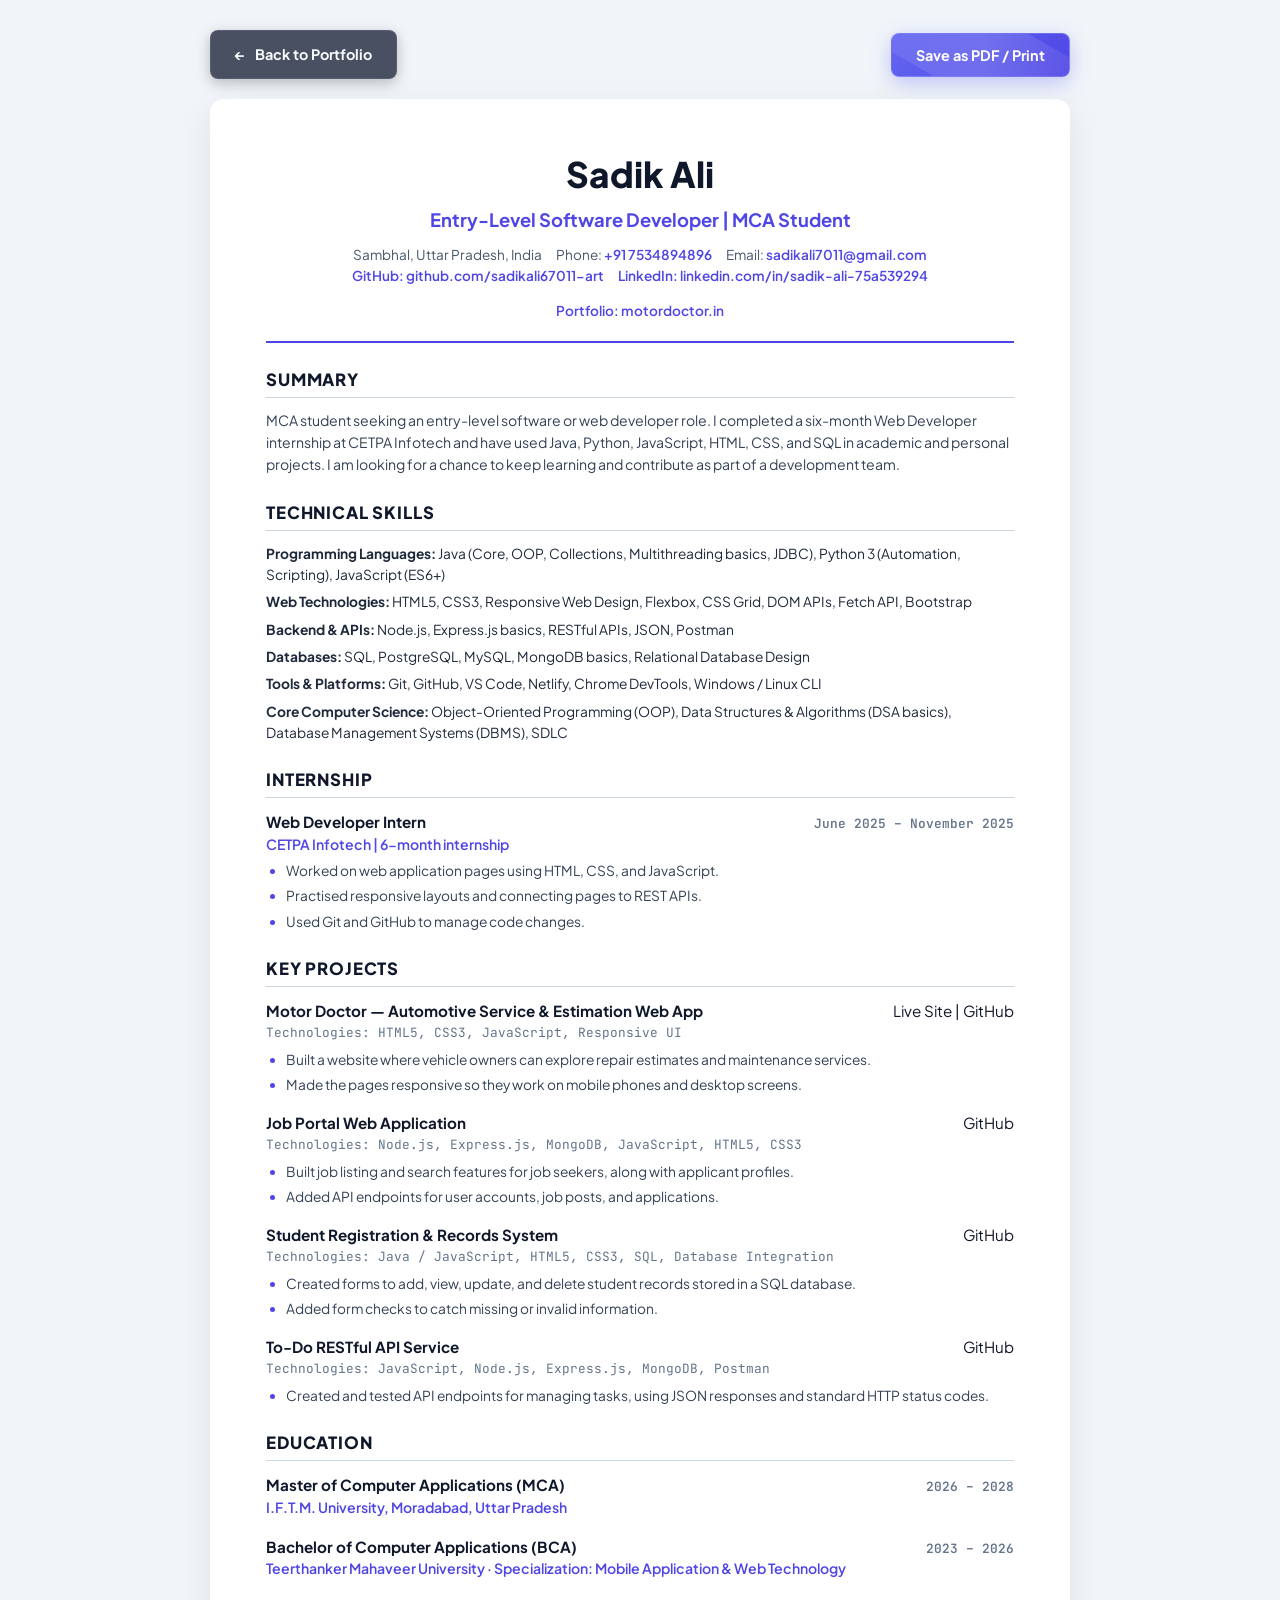
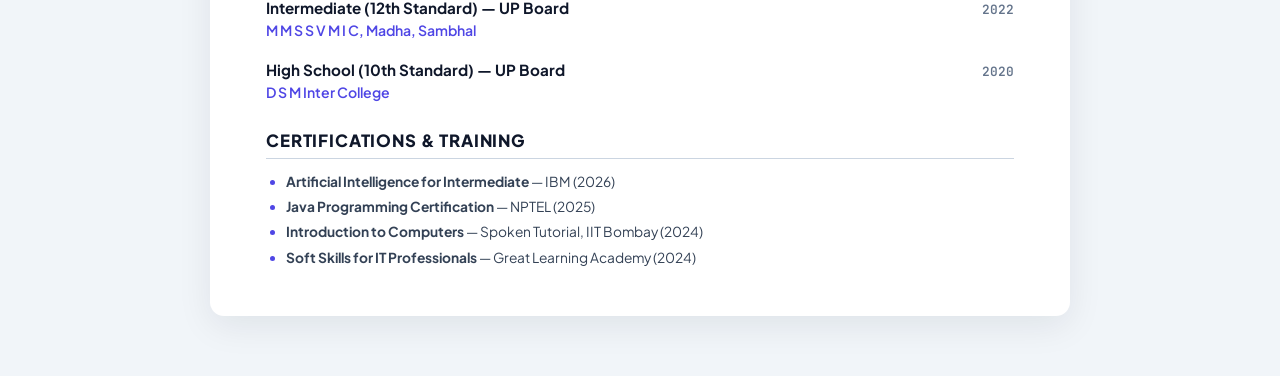
==== commit 283d5e08: "Update fresher portfolio and remove unused images Co-authored-by: Copilot <223556219+Copilot@users.n" ====
--- a/resume/index.html
+++ b/resume/index.html
@@ -18,39 +18,37 @@
           <span aria-hidden="true">←</span> Back to Portfolio
         </a>
         <button class="button button-primary resume-print" type="button" onclick="window.print()">
-          <span aria-hidden="true">🖨️</span> Save as PDF / Print
+          Save as PDF / Print
         </button>
       </nav>
 
       <article class="resume-sheet">
         <header class="resume-header">
           <h1 class="resume-name">Sadik Ali</h1>
-          <p class="resume-role">Software Developer & MCA Student</p>
-          <div class="resume-contact-bar">
-            <span>📍 Sambhal, Uttar Pradesh, India</span>
-            <span>📞 <a href="tel:+917534894896">+91 7534894896</a></span>
-            <span>✉️ <a href="mailto:sadikali7011@gmail.com">sadikali7011@gmail.com</a></span>
-          </div>
+          <p class="resume-role">Entry-Level Software Developer | MCA Student</p>
+          <p class="resume-contact-bar">
+            <span>Sambhal, Uttar Pradesh, India</span>
+            <span>Phone: <a href="tel:+917534894896">+91 7534894896</a></span>
+            <span>Email: <a href="mailto:sadikali7011@gmail.com">sadikali7011@gmail.com</a></span>
+          </p>
           <div class="resume-links-bar">
-            <a href="https://github.com/sadikali67011-art" target="_blank" rel="noopener noreferrer">github.com/sadikali67011-art</a>
-            <span>•</span>
-            <a href="https://www.linkedin.com/in/sadik-ali-75a539294/" target="_blank" rel="noopener noreferrer">linkedin.com/in/sadik-ali</a>
-            <span>•</span>
-            <a href="https://motordoctor.in/" target="_blank" rel="noopener noreferrer">motordoctor.in</a>
+            <a href="https://github.com/sadikali67011-art" target="_blank" rel="noopener noreferrer">GitHub: github.com/sadikali67011-art</a>
+            <a href="https://www.linkedin.com/in/sadik-ali-75a539294/" target="_blank" rel="noopener noreferrer">LinkedIn: linkedin.com/in/sadik-ali-75a539294</a>
+            <a href="https://motordoctor.in/" target="_blank" rel="noopener noreferrer">Portfolio: motordoctor.in</a>
           </div>
         </header>
 
         <section class="resume-section">
-          <h2 class="resume-section-title">Professional Summary</h2>
+          <h2 class="resume-section-title">Summary</h2>
           <p class="resume-text">
-            Results-driven Software Developer and Master of Computer Applications (MCA) student with industry internship experience in web development. Strong foundation in <strong>Java</strong> (OOP, Collections, JDBC), <strong>Python</strong> (Automation, Scripting, REST APIs), and <strong>JavaScript</strong> (ES6+, DOM, Asynchronous Programming) alongside modern <strong>HTML5 & CSS3</strong>. Adept at building responsive web applications, designing efficient database schemas, and writing clean, maintainable code. Seeking a Software Developer / Web Developer role to contribute to high-impact projects.
+            MCA student seeking an entry-level software or web developer role. I completed a six-month Web Developer internship at CETPA Infotech and have used Java, Python, JavaScript, HTML, CSS, and SQL in academic and personal projects. I am looking for a chance to keep learning and contribute as part of a development team.
           </p>
         </section>
 
         <section class="resume-section">
           <h2 class="resume-section-title">Technical Skills</h2>
           <div class="resume-skills-grid">
-            <p><strong>Programming Languages:</strong> Java (Core, OOP, Collections, Multithreading basics, JDBC), Python 3 (Automation, Scripting), JavaScript (ES6+), C/C++ basics</p>
+            <p><strong>Programming Languages:</strong> Java (Core, OOP, Collections, Multithreading basics, JDBC), Python 3 (Automation, Scripting), JavaScript (ES6+)</p>
             <p><strong>Web Technologies:</strong> HTML5, CSS3, Responsive Web Design, Flexbox, CSS Grid, DOM APIs, Fetch API, Bootstrap</p>
             <p><strong>Backend & APIs:</strong> Node.js, Express.js basics, RESTful APIs, JSON, Postman</p>
             <p><strong>Databases:</strong> SQL, PostgreSQL, MySQL, MongoDB basics, Relational Database Design</p>
@@ -60,31 +58,17 @@
         </section>
 
         <section class="resume-section">
-          <h2 class="resume-section-title">Work Experience</h2>
-
+          <h2 class="resume-section-title">Internship</h2>
           <div class="resume-entry">
             <div class="resume-entry-heading">
               <strong>Web Developer Intern</strong>
               <span class="resume-date">June 2025 – November 2025</span>
             </div>
-            <p class="resume-company">CETPA Infotech Pvt. Ltd.</p>
+            <p class="resume-company">CETPA Infotech | 6-month internship</p>
             <ul class="resume-bullets">
-              <li>Contributed to developing and testing client-facing web application modules with modern HTML5, CSS3, and JavaScript.</li>
-              <li>Collaborated with senior software engineers to implement responsive UI designs, achieving cross-browser compatibility across mobile, tablet, and desktop devices.</li>
-              <li>Integrated frontend interfaces with backend RESTful endpoints to display dynamic data and perform client-side input validation.</li>
-              <li>Utilized Git and GitHub for version control, participating in feature branch workflows and code reviews.</li>
-            </ul>
-          </div>
-
-          <div class="resume-entry">
-            <div class="resume-entry-heading">
-              <strong>Full Stack Web Developer Intern (Project-Based)</strong>
-              <span class="resume-date">2024</span>
-            </div>
-            <p class="resume-company">Cognifyz Technologies</p>
-            <ul class="resume-bullets">
-              <li>Developed full-stack web components including a complete Student Registration System with validation and persistent database storage.</li>
-              <li>Designed clean UI layouts and implemented backend request routing for efficient data processing.</li>
+              <li>Worked on web application pages using HTML, CSS, and JavaScript.</li>
+              <li>Practised responsive layouts and connecting pages to REST APIs.</li>
+              <li>Used Git and GitHub to manage code changes.</li>
             </ul>
           </div>
         </section>
@@ -99,8 +83,8 @@
             </div>
             <p class="resume-tech">Technologies: HTML5, CSS3, JavaScript, Responsive UI</p>
             <ul class="resume-bullets">
-              <li>Engineered a production vehicle service web application helping automobile owners estimate maintenance costs and locate certified repair services.</li>
-              <li>Designed an intuitive, mobile-first user interface with seamless interactive workflows and fast page-load performance.</li>
+              <li>Built a website where vehicle owners can explore repair estimates and maintenance services.</li>
+              <li>Made the pages responsive so they work on mobile phones and desktop screens.</li>
             </ul>
           </div>
 
@@ -111,8 +95,8 @@
             </div>
             <p class="resume-tech">Technologies: Node.js, Express.js, MongoDB, JavaScript, HTML5, CSS3</p>
             <ul class="resume-bullets">
-              <li>Created a career platform connecting job seekers with recruiters, featuring job listings, search filtering, and applicant profile management.</li>
-              <li>Implemented secure RESTful API endpoints for user authentication, job creation, and application status tracking.</li>
+              <li>Built job listing and search features for job seekers, along with applicant profiles.</li>
+              <li>Added API endpoints for user accounts, job posts, and applications.</li>
             </ul>
           </div>
 
@@ -123,8 +107,8 @@
             </div>
             <p class="resume-tech">Technologies: Java / JavaScript, HTML5, CSS3, SQL, Database Integration</p>
             <ul class="resume-bullets">
-              <li>Built an end-to-end student data portal supporting complete CRUD operations (Create, Read, Update, Delete) with structured SQL data persistence.</li>
-              <li>Enforced robust client and server-side form validations to ensure data consistency and accuracy.</li>
+              <li>Created forms to add, view, update, and delete student records stored in a SQL database.</li>
+              <li>Added form checks to catch missing or invalid information.</li>
             </ul>
           </div>
 
@@ -135,7 +119,7 @@
             </div>
             <p class="resume-tech">Technologies: JavaScript, Node.js, Express.js, MongoDB, Postman</p>
             <ul class="resume-bullets">
-              <li>Designed and tested a REST API for task management with JSON payloads, error handling middleware, and status code standards.</li>
+              <li>Created and tested API endpoints for managing tasks, using JSON responses and standard HTTP status codes.</li>
             </ul>
           </div>
         </section>
--- a/styles.css
+++ b/styles.css
@@ -1,6 +1,6 @@
 /* ==========================================================================
    Sadik Ali — Software Developer Portfolio Stylesheet
-   Modern, Accessible, High Performance, Responsive (Mobile to 4K)
+   Modern, High-Tech, Cyber Glassmorphism, Interactive & Responsive
    Supports Light & Dark Modes + Pixel-Perfect Print Layout
    ========================================================================== */
 
@@ -8,25 +8,27 @@
 
 :root {
   color-scheme: dark;
-  --bg-primary: #0b1120;
-  --bg-secondary: #0f172a;
-  --bg-card: #141f36;
-  --bg-card-hover: #1a2744;
+  --bg-primary: #070b14;
+  --bg-secondary: #0c1222;
+  --bg-card: rgba(16, 25, 46, 0.75);
+  --bg-card-hover: rgba(22, 35, 64, 0.9);
   --bg-elevated: #1e293b;
-  --border-color: rgba(255, 255, 255, 0.08);
-  --border-hover: rgba(99, 102, 241, 0.4);
+  --border-color: rgba(255, 255, 255, 0.09);
+  --border-hover: rgba(99, 102, 241, 0.55);
   --text-main: #f8fafc;
   --text-muted: #94a3b8;
   --text-subtle: #64748b;
   
   --primary: #6366f1;
-  --primary-glow: rgba(99, 102, 241, 0.25);
+  --primary-glow: rgba(99, 102, 241, 0.35);
   --teal: #14b8a6;
-  --teal-glow: rgba(20, 184, 166, 0.25);
+  --teal-glow: rgba(20, 184, 166, 0.3);
   --cyan: #06b6d4;
+  --cyan-glow: rgba(6, 182, 212, 0.3);
   --amber: #f59e0b;
   --rose: #f43f5e;
   --emerald: #10b981;
+  --purple: #a855f7;
   
   --lang-java: #f97316;
   --lang-python: #38bdf8;
@@ -35,35 +37,35 @@
 
   --font-sans: "Plus Jakarta Sans", system-ui, -apple-system, sans-serif;
   --font-mono: "JetBrains Mono", ui-monospace, SFMono-Regular, monospace;
-  --radius-sm: 6px;
-  --radius-md: 10px;
-  --radius-lg: 16px;
+  --radius-sm: 8px;
+  --radius-md: 14px;
+  --radius-lg: 20px;
   --radius-full: 9999px;
   
-  --shadow-sm: 0 2px 8px rgba(0, 0, 0, 0.2);
-  --shadow-md: 0 10px 30px rgba(0, 0, 0, 0.35);
-  --shadow-glow: 0 0 25px var(--primary-glow);
-  --transition: all 0.25s cubic-bezier(0.16, 1, 0.3, 1);
+  --shadow-sm: 0 4px 14px rgba(0, 0, 0, 0.25);
+  --shadow-md: 0 12px 35px rgba(0, 0, 0, 0.45);
+  --shadow-glow: 0 0 30px var(--primary-glow);
+  --transition: all 0.28s cubic-bezier(0.16, 1, 0.3, 1);
 }
 
 [data-theme="light"] {
   color-scheme: light;
   --bg-primary: #f8fafc;
   --bg-secondary: #f1f5f9;
-  --bg-card: #ffffff;
-  --bg-card-hover: #f8fafc;
+  --bg-card: rgba(255, 255, 255, 0.85);
+  --bg-card-hover: rgba(255, 255, 255, 0.98);
   --bg-elevated: #e2e8f0;
-  --border-color: rgba(15, 23, 42, 0.1);
-  --border-hover: rgba(79, 70, 229, 0.4);
+  --border-color: rgba(15, 23, 42, 0.12);
+  --border-hover: rgba(79, 70, 229, 0.5);
   --text-main: #0f172a;
   --text-muted: #475569;
   --text-subtle: #64748b;
   
   --primary: #4f46e5;
-  --primary-glow: rgba(79, 70, 229, 0.15);
+  --primary-glow: rgba(79, 70, 229, 0.2);
   --teal: #0d9488;
-  --shadow-sm: 0 2px 8px rgba(15, 23, 42, 0.06);
-  --shadow-md: 0 10px 25px rgba(15, 23, 42, 0.08);
+  --shadow-sm: 0 4px 14px rgba(15, 23, 42, 0.06);
+  --shadow-md: 0 12px 30px rgba(15, 23, 42, 0.1);
 }
 
 /* Base & Reset */
@@ -75,25 +77,79 @@
 
 html {
   scroll-behavior: smooth;
-  scroll-padding-top: 86px;
+  scroll-padding-top: 88px;
   font-size: 16px;
+  overflow-x: clip;
 }
 
 body {
   background-color: var(--bg-primary);
+  /* Tech Cyber Grid Pattern Background */
+  background-image: 
+    linear-gradient(to right, rgba(255, 255, 255, 0.025) 1px, transparent 1px),
+    linear-gradient(to bottom, rgba(255, 255, 255, 0.025) 1px, transparent 1px);
+  background-size: 48px 48px;
+  background-attachment: fixed;
   color: var(--text-main);
   font-family: var(--font-sans);
   line-height: 1.6;
   -webkit-font-smoothing: antialiased;
   -moz-osx-font-smoothing: grayscale;
   overflow-x: hidden;
+  position: relative;
   transition: background-color 0.3s ease, color 0.3s ease;
+}
+
+[data-theme="light"] body {
+  background-image: 
+    linear-gradient(to right, rgba(15, 23, 42, 0.035) 1px, transparent 1px),
+    linear-gradient(to bottom, rgba(15, 23, 42, 0.035) 1px, transparent 1px);
+}
+
+/* Ambient Glowing Background Orbs */
+.ambient-glow {
+  position: absolute;
+  border-radius: 50%;
+  filter: blur(140px);
+  pointer-events: none;
+  z-index: 0;
+  opacity: 0.45;
+}
+
+.glow-1 {
+  width: 500px;
+  height: 500px;
+  top: -100px;
+  right: -100px;
+  background: radial-gradient(circle, var(--primary) 0%, transparent 70%);
+}
+
+.glow-2 {
+  width: 450px;
+  height: 450px;
+  top: 600px;
+  left: -150px;
+  background: radial-gradient(circle, var(--cyan) 0%, transparent 70%);
+}
+
+.glow-3 {
+  width: 550px;
+  height: 550px;
+  bottom: 800px;
+  right: -120px;
+  background: radial-gradient(circle, var(--purple) 0%, transparent 70%);
 }
 
 a {
   color: inherit;
   text-decoration: none;
   transition: var(--transition);
+}
+
+a:focus-visible,
+button:focus-visible {
+  outline: 3px solid var(--teal);
+  outline-offset: 3px;
 }
 
 button {
@@ -110,20 +166,22 @@
 }
 
 .container {
-  width: min(1180px, calc(100% - 40px));
+  width: min(1180px, calc(100% - 44px));
   margin-inline: auto;
+  position: relative;
+  z-index: 2;
 }
 
 /* ==========================================================================
-   Header & Navigation
+   Header & Navigation (Glassmorphic)
    ========================================================================== */
 .site-header {
   position: sticky;
   top: 0;
   z-index: 100;
-  background: rgba(11, 17, 32, 0.85);
-  backdrop-filter: blur(16px);
-  -webkit-backdrop-filter: blur(16px);
+  background: rgba(7, 11, 20, 0.82);
+  backdrop-filter: blur(20px);
+  -webkit-backdrop-filter: blur(20px);
   border-bottom: 1px solid var(--border-color);
   transition: var(--transition);
 }
@@ -133,7 +191,7 @@
 }
 
 .nav {
-  min-height: 74px;
+  min-height: 76px;
   display: flex;
   align-items: center;
   justify-content: space-between;
@@ -144,15 +202,33 @@
   display: inline-flex;
   align-items: center;
   gap: 6px;
-  font-size: 1.35rem;
+  font-size: 1.4rem;
   font-weight: 800;
-  letter-spacing: -0.03em;
-  color: var(--text-main);
+  letter-spacing: -0.04em;
+  color: var(--text-main);
+  position: relative;
+}
+
+.brand-badge {
+  display: inline-flex;
+  align-items: center;
+  gap: 6px;
+  padding: 4px 10px;
+  border-radius: var(--radius-full);
+  background: rgba(99, 102, 241, 0.12);
+  border: 1px solid rgba(99, 102, 241, 0.25);
+  font-size: 0.72rem;
+  font-family: var(--font-mono);
+  color: #a5b4fc;
+  font-weight: 600;
+  margin-left: 10px;
 }
 
 .brand-dot {
-  color: var(--primary);
-  font-size: 1.6rem;
+  background: linear-gradient(135deg, var(--primary) 0%, var(--teal) 100%);
+  -webkit-background-clip: text;
+  -webkit-text-fill-color: transparent;
+  font-size: 1.8rem;
   line-height: 0;
 }
 
@@ -169,6 +245,7 @@
   font-weight: 600;
   padding: 6px 4px;
   position: relative;
+  transition: var(--transition);
 }
 
 .nav-links a:hover,
@@ -183,7 +260,7 @@
   left: 0;
   width: 100%;
   height: 2px;
-  background: var(--primary);
+  background: linear-gradient(90deg, var(--primary), var(--teal));
   border-radius: var(--radius-full);
 }
 
@@ -191,20 +268,23 @@
   display: inline-flex;
   align-items: center;
   gap: 6px;
-  padding: 7px 14px !important;
-  border: 1px solid var(--border-color);
+  padding: 8px 16px !important;
+  border: 1px solid rgba(99, 102, 241, 0.3);
   border-radius: var(--radius-sm);
-  background: rgba(99, 102, 241, 0.08);
+  background: linear-gradient(135deg, rgba(99, 102, 241, 0.12) 0%, rgba(20, 184, 166, 0.08) 100%);
   color: var(--text-main) !important;
   font-size: 0.84rem;
   font-weight: 700;
   transition: var(--transition);
+  box-shadow: 0 0 15px rgba(99, 102, 241, 0.15);
 }
 
 .nav-resume-btn:hover {
   border-color: var(--primary);
   background: var(--primary);
   color: #fff !important;
+  box-shadow: 0 0 25px var(--primary-glow);
+  transform: translateY(-1px);
 }
 
 .nav-actions {
@@ -214,32 +294,34 @@
 }
 
 .theme-toggle {
-  width: 38px;
-  height: 38px;
+  width: 40px;
+  height: 40px;
   border-radius: var(--radius-sm);
   border: 1px solid var(--border-color);
   display: grid;
   place-items: center;
   color: var(--text-muted);
   background: var(--bg-card);
+  backdrop-filter: blur(8px);
   transition: var(--transition);
 }
 
 .theme-toggle:hover {
   color: var(--text-main);
   border-color: var(--primary);
-  transform: translateY(-1px);
+  transform: translateY(-2px);
+  box-shadow: 0 0 15px var(--primary-glow);
 }
 
 .theme-icon {
-  width: 18px;
-  height: 18px;
+  width: 19px;
+  height: 19px;
 }
 
 .menu-toggle {
   display: none;
-  width: 40px;
-  height: 40px;
+  width: 42px;
+  height: 42px;
   border-radius: var(--radius-sm);
   border: 1px solid var(--border-color);
   background: var(--bg-card);
@@ -271,20 +353,22 @@
 }
 
 /* ==========================================================================
-   Buttons & Tags
+   Buttons & Interactive Pills
    ========================================================================== */
 .button {
   display: inline-flex;
   align-items: center;
   justify-content: center;
-  gap: 8px;
-  padding: 11px 22px;
+  gap: 9px;
+  padding: 12px 24px;
   border-radius: var(--radius-sm);
-  font-size: 0.88rem;
+  font-size: 0.9rem;
   font-weight: 700;
   transition: var(--transition);
   cursor: pointer;
   white-space: nowrap;
+  position: relative;
+  overflow: hidden;
 }
 
 .button:hover {
@@ -292,59 +376,91 @@
 }
 
 .button-primary {
-  background: var(--primary);
+  background: linear-gradient(135deg, #6366f1 0%, #4f46e5 100%);
   color: #ffffff;
-  box-shadow: var(--shadow-glow);
+  border: 1px solid rgba(255, 255, 255, 0.2);
+  box-shadow: 0 6px 20px rgba(99, 102, 241, 0.35);
+}
+
+.button-primary::after {
+  content: "";
+  position: absolute;
+  top: -50%;
+  left: -50%;
+  width: 200%;
+  height: 200%;
+  background: linear-gradient(60deg, transparent, rgba(255, 255, 255, 0.15), transparent);
+  transform: rotate(30deg);
+  animation: shimmer 6s infinite;
+}
+
+@keyframes shimmer {
+  0% { transform: translateX(-100%) rotate(30deg); }
+  20%, 100% { transform: translateX(100%) rotate(30deg); }
 }
 
 .button-primary:hover {
-  background: #4f46e5;
-  box-shadow: 0 0 30px var(--primary-glow);
+  background: linear-gradient(135deg, #4f46e5 0%, #4338ca 100%);
+  box-shadow: 0 8px 28px rgba(99, 102, 241, 0.5);
 }
 
 .button-secondary {
   border: 1px solid var(--border-color);
   background: var(--bg-card);
-  color: var(--text-main);
+  backdrop-filter: blur(12px);
+  color: var(--text-main);
+  box-shadow: var(--shadow-sm);
 }
 
 .button-secondary:hover {
   border-color: var(--primary);
   background: var(--bg-card-hover);
-  color: var(--primary);
+  color: #fff;
+  box-shadow: 0 4px 18px rgba(99, 102, 241, 0.2);
 }
 
 .button-outline {
-  border: 1px solid var(--primary);
-  color: var(--primary);
-  background: transparent;
+  border: 1px solid rgba(99, 102, 241, 0.5);
+  color: #a5b4fc;
+  background: rgba(99, 102, 241, 0.05);
 }
 
 .button-outline:hover {
   background: var(--primary);
   color: #fff;
+  border-color: var(--primary);
+  box-shadow: var(--shadow-glow);
 }
 
 .button-sm {
-  padding: 7px 14px;
+  padding: 7px 15px;
   font-size: 0.8rem;
 }
 
-/* Status Pill */
+/* Status Pill with Pulsing Ring */
 .status-badge {
   display: inline-flex;
   align-items: center;
-  gap: 8px;
-  padding: 5px 12px;
+  gap: 10px;
+  padding: 6px 14px;
   border-radius: var(--radius-full);
   background: rgba(16, 185, 129, 0.1);
-  border: 1px solid rgba(16, 185, 129, 0.25);
+  border: 1px solid rgba(16, 185, 129, 0.3);
   color: var(--emerald);
   font-family: var(--font-mono);
-  font-size: 0.74rem;
-  font-weight: 600;
-  letter-spacing: 0.04em;
+  font-size: 0.76rem;
+  font-weight: 700;
+  letter-spacing: 0.05em;
   text-transform: uppercase;
+  width: fit-content;
+}
+
+.status-dot-wrapper {
+  position: relative;
+  width: 8px;
+  height: 8px;
+  display: grid;
+  place-items: center;
 }
 
 .status-dot {
@@ -352,13 +468,20 @@
   height: 8px;
   border-radius: 50%;
   background-color: var(--emerald);
-  box-shadow: 0 0 10px var(--emerald);
-  animation: pulse-glow 2s infinite;
-}
-
-@keyframes pulse-glow {
-  0%, 100% { opacity: 1; transform: scale(1); }
-  50% { opacity: 0.5; transform: scale(0.85); }
+}
+
+.status-ring {
+  position: absolute;
+  width: 18px;
+  height: 18px;
+  border-radius: 50%;
+  border: 1.5px solid var(--emerald);
+  animation: beacon-ring 2s ease-out infinite;
+}
+
+@keyframes beacon-ring {
+  0% { transform: scale(0.4); opacity: 1; }
+  100% { transform: scale(1.6); opacity: 0; }
 }
 
 /* ==========================================================================
@@ -366,36 +489,62 @@
    ========================================================================== */
 .hero {
   position: relative;
-  padding-block: 70px 80px;
+  padding-block: 76px 90px;
   display: grid;
   grid-template-columns: 1.15fr 0.85fr;
   align-items: center;
-  gap: 40px;
+  gap: 48px;
 }
 
 .hero-copy {
   display: flex;
   flex-direction: column;
-  gap: 20px;
+  gap: 22px;
+  animation: hero-enter 650ms ease-out both;
 }
 
 .hero-title {
-  font-size: clamp(2.3rem, 4.8vw, 3.8rem);
+  font-size: clamp(2.4rem, 5vw, 4rem);
   font-weight: 800;
-  line-height: 1.15;
+  line-height: 1.12;
   letter-spacing: -0.04em;
   color: var(--text-main);
 }
 
 .highlight {
-  background: linear-gradient(135deg, #818cf8 0%, #38bdf8 50%, #2dd4bf 100%);
+  background: linear-gradient(135deg, #a5b4fc 0%, #38bdf8 50%, #2dd4bf 100%);
   -webkit-background-clip: text;
   -webkit-text-fill-color: transparent;
+  display: inline-block;
+  filter: drop-shadow(0 0 25px rgba(56, 189, 248, 0.25));
+}
+
+.typewriter-wrapper {
+  display: inline-flex;
+  align-items: center;
+  color: var(--teal);
+  font-family: var(--font-mono);
+  font-size: 1.05rem;
+  font-weight: 600;
+  min-height: 28px;
+}
+
+.cursor {
+  display: inline-block;
+  margin-left: 2px;
+  animation: blink 1s step-end infinite;
+  color: var(--teal);
+  font-weight: 800;
+}
+
+@keyframes blink {
+  0%, 100% { opacity: 1; }
+  50% { opacity: 0; }
 }
 
 .hero-subtitle {
-  font-size: 1.06rem;
-  line-height: 1.7;
+  font-size: 1.08rem;
+  line-height: 1.75;
   color: var(--text-muted);
   max-width: 580px;
 }
@@ -404,11 +553,13 @@
   display: flex;
   flex-wrap: wrap;
   gap: 24px;
-  padding: 16px 20px;
+  padding: 16px 22px;
   border-radius: var(--radius-md);
   background: var(--bg-card);
+  backdrop-filter: blur(16px);
   border: 1px solid var(--border-color);
   width: fit-content;
+  box-shadow: var(--shadow-sm);
 }
 
 .stat-item {
@@ -418,74 +569,102 @@
 
 .stat-value {
   font-family: var(--font-mono);
-  font-size: 1.25rem;
-  font-weight: 700;
-  color: var(--text-main);
+  font-size: 1.3rem;
+  font-weight: 800;
+  color: var(--text-main);
+  background: linear-gradient(135deg, #ffffff 0%, #cbd5e1 100%);
+  -webkit-background-clip: text;
+  -webkit-text-fill-color: transparent;
+}
+
+[data-theme="light"] .stat-value {
+  background-image: linear-gradient(135deg, #334155 0%, #0f172a 100%);
 }
 
 .stat-label {
-  font-size: 0.76rem;
+  font-size: 0.74rem;
   color: var(--text-subtle);
   text-transform: uppercase;
-  letter-spacing: 0.05em;
+  letter-spacing: 0.06em;
   font-weight: 600;
 }
 
 .hero-actions {
   display: flex;
   flex-wrap: wrap;
+  gap: 14px;
+  margin-top: 6px;
+}
+
+.hero-socials {
+  display: flex;
+  align-items: center;
   gap: 12px;
-  margin-top: 6px;
-}
-
-.hero-socials {
-  display: flex;
-  align-items: center;
-  gap: 14px;
-  margin-top: 10px;
+  margin-top: 8px;
+  flex-wrap: wrap;
 }
 
 .social-pill {
   display: inline-flex;
   align-items: center;
-  gap: 7px;
-  padding: 6px 12px;
+  gap: 8px;
+  padding: 7px 14px;
   border-radius: var(--radius-full);
   background: var(--bg-card);
+  backdrop-filter: blur(8px);
   border: 1px solid var(--border-color);
   color: var(--text-muted);
-  font-size: 0.78rem;
+  font-size: 0.8rem;
   font-weight: 600;
 }
 
 .social-pill:hover {
-  color: var(--text-main);
+  color: #fff;
   border-color: var(--primary);
   background: var(--bg-card-hover);
   transform: translateY(-2px);
+  box-shadow: 0 4px 15px rgba(99, 102, 241, 0.25);
 }
 
 .social-pill svg {
-  width: 14px;
-  height: 14px;
-}
-
-/* Hero Visual */
+  width: 15px;
+  height: 15px;
+}
+
+/* Hero Visual with Floating Tech Badges */
 .hero-visual {
   position: relative;
   display: grid;
   place-items: center;
+  animation: hero-enter 750ms 120ms ease-out both;
+}
+
+@keyframes hero-enter {
+  from {
+    opacity: 0;
+    transform: translateY(18px);
+  }
+  to {
+    opacity: 1;
+    transform: translateY(0);
+  }
 }
 
 .avatar-wrapper {
   position: relative;
   z-index: 2;
-  width: min(320px, 80vw);
+  width: min(330px, 80vw);
   aspect-ratio: 1;
   border-radius: 50%;
   padding: 6px;
-  background: linear-gradient(135deg, var(--primary) 0%, var(--cyan) 100%);
-  box-shadow: 0 20px 60px rgba(99, 102, 241, 0.3);
+  background: linear-gradient(135deg, var(--primary) 0%, var(--teal) 50%, var(--purple) 100%);
+  box-shadow: 0 25px 70px rgba(99, 102, 241, 0.35);
+  animation: float-avatar 6s ease-in-out infinite;
+}
+
+@keyframes float-avatar {
+  0%, 100% { transform: translateY(0); }
+  50% { transform: translateY(-10px); }
 }
 
 .avatar-img {
@@ -493,7 +672,8 @@
   height: 100%;
   border-radius: 50%;
   object-fit: cover;
-  object-position: center 25%;
+  object-position: 54% 25%;
+  filter: saturate(1.04) contrast(1.02);
   border: 4px solid var(--bg-primary);
   background: #1e293b;
 }
@@ -501,20 +681,21 @@
 .orbit-ring {
   position: absolute;
   border-radius: 50%;
-  border: 1px dashed var(--border-color);
+  border: 1px dashed rgba(255, 255, 255, 0.12);
   pointer-events: none;
 }
 
 .orbit-ring-1 {
-  width: 390px;
-  height: 390px;
-  animation: rotate-orbit 40s linear infinite;
+  width: 410px;
+  height: 410px;
+  animation: rotate-orbit 45s linear infinite;
 }
 
 .orbit-ring-2 {
-  width: 470px;
-  height: 470px;
-  animation: rotate-orbit-reverse 60s linear infinite;
+  width: 490px;
+  height: 490px;
+  border-color: rgba(99, 102, 241, 0.15);
+  animation: rotate-orbit-reverse 65s linear infinite;
 }
 
 @keyframes rotate-orbit {
@@ -527,21 +708,28 @@
   to { transform: rotate(0deg); }
 }
 
-/* Floating Code Badge */
+/* Floating Toolkit Card */
 .floating-toolkit {
   position: absolute;
   z-index: 3;
-  bottom: 0;
-  right: -10px;
-  background: rgba(20, 31, 54, 0.95);
-  backdrop-filter: blur(12px);
-  border: 1px solid var(--border-color);
+  bottom: -15px;
+  right: -15px;
+  background: rgba(16, 25, 46, 0.88);
+  backdrop-filter: blur(16px);
+  -webkit-backdrop-filter: blur(16px);
+  border: 1px solid rgba(255, 255, 255, 0.12);
   border-radius: var(--radius-md);
-  padding: 14px 16px;
+  padding: 16px 18px;
   display: flex;
   flex-direction: column;
-  gap: 8px;
+  gap: 10px;
   box-shadow: var(--shadow-md);
+  animation: float-badge 5s ease-in-out infinite;
+}
+
+@keyframes float-badge {
+  0%, 100% { transform: translateY(0); }
+  50% { transform: translateY(6px); }
 }
 
 [data-theme="light"] .floating-toolkit {
@@ -550,51 +738,52 @@
 
 .toolkit-header {
   font-family: var(--font-mono);
-  font-size: 0.68rem;
+  font-size: 0.7rem;
   font-weight: 700;
   letter-spacing: 0.08em;
-  color: var(--text-subtle);
+  color: #a5b4fc;
   text-transform: uppercase;
 }
 
 .toolkit-items {
   display: flex;
   flex-direction: column;
-  gap: 6px;
+  gap: 7px;
 }
 
 .toolkit-item {
   display: flex;
   align-items: center;
-  gap: 8px;
-  font-size: 0.78rem;
+  gap: 9px;
+  font-size: 0.82rem;
   font-weight: 600;
   color: var(--text-main);
 }
 
 .toolkit-badge {
-  width: 22px;
-  height: 22px;
-  border-radius: 4px;
+  width: 24px;
+  height: 24px;
+  border-radius: 6px;
   display: grid;
   place-items: center;
   font-family: var(--font-mono);
-  font-size: 0.68rem;
+  font-size: 0.74rem;
   font-weight: 800;
-  color: #0b1120;
-}
-
-.badge-java { background: var(--lang-java); color: #fff; }
-.badge-python { background: var(--lang-python); color: #0b1120; }
-.badge-js { background: var(--lang-js); color: #0b1120; }
-.badge-web { background: var(--teal); color: #0b1120; }
+  box-shadow: 0 2px 8px rgba(0, 0, 0, 0.25);
+}
+
+.badge-java { background: linear-gradient(135deg, #f97316, #ea580c); color: #fff; }
+.badge-python { background: linear-gradient(135deg, #38bdf8, #0284c7); color: #fff; }
+.badge-js { background: linear-gradient(135deg, #facc15, #eab308); color: #0b1120; }
+.badge-web { background: linear-gradient(135deg, #14b8a6, #0d9488); color: #fff; }
 
 /* ==========================================================================
    Section General
    ========================================================================== */
 .section {
-  padding-block: 80px;
+  padding-block: 90px;
   border-top: 1px solid var(--border-color);
+  position: relative;
 }
 
 .section-alt {
@@ -604,13 +793,16 @@
 .section-header {
   display: flex;
   flex-direction: column;
+  gap: 10px;
+  margin-bottom: 48px;
+}
+
+.section-eyebrow {
+  display: inline-flex;
+  align-items: center;
   gap: 8px;
-  margin-bottom: 44px;
-}
-
-.section-eyebrow {
-  font-family: var(--font-mono);
-  font-size: 0.78rem;
+  font-family: var(--font-mono);
+  font-size: 0.8rem;
   font-weight: 700;
   letter-spacing: 0.1em;
   color: var(--primary);
@@ -618,7 +810,7 @@
 }
 
 .section-title {
-  font-size: clamp(1.8rem, 3.2vw, 2.5rem);
+  font-size: clamp(2rem, 3.5vw, 2.7rem);
   font-weight: 800;
   letter-spacing: -0.03em;
   color: var(--text-main);
@@ -627,8 +819,9 @@
 
 .section-desc {
   color: var(--text-muted);
-  font-size: 0.96rem;
-  max-width: 640px;
+  font-size: 1rem;
+  max-width: 660px;
+  line-height: 1.7;
 }
 
 /* ==========================================================================
@@ -637,62 +830,83 @@
 .about-grid {
   display: grid;
   grid-template-columns: 1.15fr 0.85fr;
-  gap: 40px;
+  gap: 48px;
   align-items: start;
 }
 
 .about-text {
   display: flex;
   flex-direction: column;
-  gap: 16px;
+  gap: 18px;
   color: var(--text-muted);
-  font-size: 0.98rem;
-  line-height: 1.8;
+  font-size: 1.02rem;
+  line-height: 1.85;
 }
 
 .about-text strong {
   color: var(--text-main);
+  font-weight: 700;
 }
 
 .about-highlights {
   display: grid;
-  gap: 14px;
+  gap: 16px;
 }
 
 .highlight-card {
-  padding: 18px;
+  padding: 20px;
   border-radius: var(--radius-md);
   background: var(--bg-card);
+  backdrop-filter: blur(14px);
   border: 1px solid var(--border-color);
   transition: var(--transition);
+  position: relative;
+  overflow: hidden;
+}
+
+.highlight-card::before {
+  content: "";
+  position: absolute;
+  top: 0;
+  left: 0;
+  width: 3px;
+  height: 100%;
+  background: linear-gradient(to bottom, var(--primary), var(--teal));
+  opacity: 0;
+  transition: var(--transition);
 }
 
 .highlight-card:hover {
-  border-color: var(--primary);
-  transform: translateY(-2px);
+  border-color: var(--border-hover);
+  transform: translateY(-3px);
+  box-shadow: var(--shadow-sm);
+}
+
+.highlight-card:hover::before {
+  opacity: 1;
 }
 
 .highlight-card-header {
   display: flex;
   align-items: center;
-  gap: 10px;
-  margin-bottom: 6px;
+  gap: 12px;
+  margin-bottom: 8px;
 }
 
 .highlight-card-icon {
-  font-size: 1.25rem;
+  font-size: 1.35rem;
 }
 
 .highlight-card h3 {
-  font-size: 0.95rem;
+  font-size: 1rem;
   font-weight: 700;
   color: var(--text-main);
 }
 
 .highlight-card p {
-  font-size: 0.84rem;
+  font-size: 0.86rem;
   color: var(--text-muted);
-  line-height: 1.5;
+  line-height: 1.6;
 }
 
 /* ==========================================================================
@@ -702,16 +916,17 @@
   display: flex;
   flex-wrap: wrap;
   gap: 10px;
-  margin-bottom: 30px;
+  margin-bottom: 34px;
 }
 
 .filter-btn {
-  padding: 8px 16px;
+  padding: 9px 18px;
   border-radius: var(--radius-full);
   background: var(--bg-card);
+  backdrop-filter: blur(10px);
   border: 1px solid var(--border-color);
   color: var(--text-muted);
-  font-size: 0.82rem;
+  font-size: 0.84rem;
   font-weight: 600;
   transition: var(--transition);
 }
@@ -719,93 +934,121 @@
 .filter-btn:hover,
 .filter-btn.active {
   color: #fff;
-  background: var(--primary);
+  background: linear-gradient(135deg, var(--primary), #4f46e5);
   border-color: var(--primary);
+  box-shadow: 0 4px 18px var(--primary-glow);
 }
 
 .skills-grid {
   display: grid;
-  grid-template-columns: repeat(auto-fit, minmax(260px, 1fr));
-  gap: 18px;
+  grid-template-columns: repeat(auto-fit, minmax(265px, 1fr));
+  gap: 20px;
 }
 
 .skill-card {
   display: flex;
   flex-direction: column;
-  padding: 24px;
+  padding: 26px;
   border-radius: var(--radius-md);
   background: var(--bg-card);
+  backdrop-filter: blur(14px);
   border: 1px solid var(--border-color);
   transition: var(--transition);
   position: relative;
   overflow: hidden;
 }
 
+/* Top Glow Line on Skill Cards */
+.skill-card::after {
+  content: "";
+  position: absolute;
+  top: 0;
+  left: 0;
+  right: 0;
+  height: 2px;
+  background: linear-gradient(90deg, transparent, var(--primary), var(--teal), transparent);
+  opacity: 0;
+  transition: var(--transition);
+}
+
 .skill-card:hover {
-  transform: translateY(-4px);
+  transform: translateY(-5px);
   border-color: var(--border-hover);
-  box-shadow: var(--shadow-md);
+  box-shadow: 0 16px 40px rgba(0, 0, 0, 0.4);
+}
+
+.skill-card:hover::after {
+  opacity: 1;
 }
 
 .skill-icon-header {
   display: flex;
   align-items: center;
   justify-content: space-between;
-  margin-bottom: 14px;
+  margin-bottom: 16px;
 }
 
 .skill-icon {
-  width: 44px;
-  height: 44px;
+  width: 48px;
+  height: 48px;
   border-radius: var(--radius-sm);
   display: grid;
   place-items: center;
   font-family: var(--font-mono);
-  font-size: 1.2rem;
+  font-size: 1.35rem;
   font-weight: 800;
   background: rgba(255, 255, 255, 0.05);
   border: 1px solid var(--border-color);
+  box-shadow: 0 4px 12px rgba(0, 0, 0, 0.2);
 }
 
 .skill-level {
   font-family: var(--font-mono);
   font-size: 0.72rem;
   font-weight: 700;
-  padding: 3px 8px;
+  padding: 4px 9px;
   border-radius: var(--radius-full);
-  background: rgba(99, 102, 241, 0.12);
-  color: var(--primary);
+  background: rgba(99, 102, 241, 0.14);
+  border: 1px solid rgba(99, 102, 241, 0.25);
+  color: #a5b4fc;
 }
 
 .skill-card h3 {
-  font-size: 1.1rem;
+  font-size: 1.15rem;
   font-weight: 700;
   margin-bottom: 8px;
   color: var(--text-main);
 }
 
 .skill-card p {
-  font-size: 0.86rem;
+  font-size: 0.88rem;
   color: var(--text-muted);
-  line-height: 1.6;
-  margin-bottom: 16px;
+  line-height: 1.65;
+  margin-bottom: 18px;
   flex-grow: 1;
 }
 
 .skill-tags {
   display: flex;
   flex-wrap: wrap;
-  gap: 6px;
+  gap: 7px;
 }
 
 .skill-tag {
-  padding: 4px 9px;
-  border-radius: 4px;
+  padding: 4px 10px;
+  border-radius: 6px;
   background: rgba(255, 255, 255, 0.05);
+  border: 1px solid rgba(255, 255, 255, 0.06);
   color: var(--text-muted);
   font-family: var(--font-mono);
   font-size: 0.72rem;
   font-weight: 500;
+  transition: var(--transition);
+}
+
+.skill-card:hover .skill-tag {
+  color: var(--text-main);
+  border-color: rgba(99, 102, 241, 0.2);
 }
 
 /* ==========================================================================
@@ -813,14 +1056,15 @@
    ========================================================================== */
 .code-showcase-container {
   border-radius: var(--radius-lg);
-  background: #090e1a;
-  border: 1px solid var(--border-color);
-  box-shadow: var(--shadow-md);
+  background: #060a12;
+  border: 1px solid rgba(99, 102, 241, 0.25);
+  box-shadow: 0 20px 50px rgba(0, 0, 0, 0.6), 0 0 30px rgba(99, 102, 241, 0.12);
   overflow: hidden;
+  position: relative;
 }
 
 [data-theme="light"] .code-showcase-container {
-  background: #111827;
+  background: #0f172a;
   color: #f8fafc;
 }
 
@@ -828,8 +1072,8 @@
   display: flex;
   align-items: center;
   justify-content: space-between;
-  padding: 12px 18px;
-  background: rgba(255, 255, 255, 0.03);
+  padding: 14px 20px;
+  background: rgba(255, 255, 255, 0.035);
   border-bottom: 1px solid rgba(255, 255, 255, 0.08);
 }
 
@@ -839,30 +1083,30 @@
 }
 
 .dot {
-  width: 11px;
-  height: 11px;
+  width: 12px;
+  height: 12px;
   border-radius: 50%;
 }
 
-.dot-red { background: #ef4444; }
-.dot-yellow { background: #f59e0b; }
-.dot-green { background: #10b981; }
+.dot-red { background: #ef4444; box-shadow: 0 0 6px rgba(239, 68, 68, 0.4); }
+.dot-yellow { background: #f59e0b; box-shadow: 0 0 6px rgba(245, 158, 11, 0.4); }
+.dot-green { background: #10b981; box-shadow: 0 0 6px rgba(16, 185, 129, 0.4); }
 
 .code-tabs {
   display: flex;
-  gap: 6px;
+  gap: 8px;
 }
 
 .code-tab-btn {
   display: inline-flex;
   align-items: center;
-  gap: 6px;
-  padding: 6px 14px;
+  gap: 7px;
+  padding: 7px 16px;
   border-radius: var(--radius-sm);
   background: transparent;
   color: #94a3b8;
   font-family: var(--font-mono);
-  font-size: 0.76rem;
+  font-size: 0.78rem;
   font-weight: 600;
   transition: var(--transition);
 }
@@ -873,32 +1117,35 @@
 }
 
 .code-tab-btn.active {
-  background: rgba(99, 102, 241, 0.25);
+  background: rgba(99, 102, 241, 0.28);
   color: #a5b4fc;
-  border: 1px solid rgba(99, 102, 241, 0.5);
+  border: 1px solid rgba(99, 102, 241, 0.55);
+  box-shadow: 0 0 15px rgba(99, 102, 241, 0.25);
 }
 
 .code-copy-btn {
   display: inline-flex;
   align-items: center;
   gap: 6px;
-  padding: 5px 10px;
-  border-radius: 4px;
+  padding: 6px 12px;
+  border-radius: 6px;
   background: rgba(255, 255, 255, 0.08);
+  border: 1px solid rgba(255, 255, 255, 0.1);
   color: #cbd5e1;
-  font-size: 0.74rem;
+  font-size: 0.75rem;
   font-family: var(--font-mono);
   transition: var(--transition);
 }
 
 .code-copy-btn:hover {
-  background: rgba(255, 255, 255, 0.16);
+  background: rgba(99, 102, 241, 0.3);
+  border-color: var(--primary);
   color: #fff;
 }
 
 .code-panel {
   display: none;
-  padding: 22px 24px;
+  padding: 24px 28px;
   position: relative;
 }
 
@@ -909,8 +1156,8 @@
 .code-block {
   margin: 0;
   font-family: var(--font-mono);
-  font-size: 0.85rem;
-  line-height: 1.65;
+  font-size: 0.88rem;
+  line-height: 1.7;
   color: #e2e8f0;
   overflow-x: auto;
   white-space: pre;
@@ -926,14 +1173,16 @@
 .syntax-operator { color: #cbd5e1; }
 
 .code-panel-footer {
-  margin-top: 16px;
+  margin-top: 18px;
   padding-top: 14px;
-  border-top: 1px dashed rgba(255, 255, 255, 0.1);
+  border-top: 1px dashed rgba(255, 255, 255, 0.12);
   display: flex;
   align-items: center;
   justify-content: space-between;
-  font-size: 0.78rem;
+  font-size: 0.8rem;
   color: #94a3b8;
+  flex-wrap: wrap;
+  gap: 10px;
 }
 
 /* ==========================================================================
@@ -942,80 +1191,101 @@
 .projects-grid {
   display: grid;
   grid-template-columns: repeat(auto-fit, minmax(330px, 1fr));
-  gap: 24px;
+  gap: 26px;
 }
 
 .project-card {
   display: flex;
   flex-direction: column;
-  padding: 26px;
+  padding: 28px;
   border-radius: var(--radius-md);
   background: var(--bg-card);
+  backdrop-filter: blur(14px);
   border: 1px solid var(--border-color);
   transition: var(--transition);
   position: relative;
+  overflow: hidden;
+}
+
+.project-card::before {
+  content: "";
+  position: absolute;
+  top: 0;
+  left: 0;
+  right: 0;
+  height: 3px;
+  background: linear-gradient(90deg, var(--primary), var(--teal), var(--purple));
+  opacity: 0;
+  transition: var(--transition);
 }
 
 .project-card:hover {
-  transform: translateY(-5px);
+  transform: translateY(-6px);
   border-color: var(--border-hover);
-  box-shadow: var(--shadow-md);
+  box-shadow: 0 20px 45px rgba(0, 0, 0, 0.45);
+}
+
+.project-card:hover::before {
+  opacity: 1;
 }
 
 .project-topbar {
   display: flex;
   align-items: center;
   justify-content: space-between;
-  margin-bottom: 12px;
+  margin-bottom: 14px;
 }
 
 .project-badge {
   font-family: var(--font-mono);
   font-size: 0.72rem;
   font-weight: 700;
-  color: var(--primary);
+  color: #a5b4fc;
+  background: rgba(99, 102, 241, 0.12);
+  padding: 3px 9px;
+  border-radius: var(--radius-full);
   text-transform: uppercase;
   letter-spacing: 0.05em;
 }
 
 .project-title {
-  font-size: 1.25rem;
+  font-size: 1.3rem;
   font-weight: 700;
   color: var(--text-main);
   margin-bottom: 10px;
 }
 
 .project-desc {
-  font-size: 0.88rem;
+  font-size: 0.9rem;
   color: var(--text-muted);
-  line-height: 1.65;
-  margin-bottom: 18px;
+  line-height: 1.7;
+  margin-bottom: 20px;
   flex-grow: 1;
 }
 
 .project-tags {
   display: flex;
   flex-wrap: wrap;
-  gap: 6px;
-  margin-bottom: 20px;
+  gap: 7px;
+  margin-bottom: 22px;
 }
 
 .project-tag {
-  padding: 4px 8px;
-  border-radius: 4px;
+  padding: 4px 10px;
+  border-radius: 6px;
   background: rgba(99, 102, 241, 0.08);
-  border: 1px solid rgba(99, 102, 241, 0.15);
-  color: var(--primary);
-  font-family: var(--font-mono);
-  font-size: 0.7rem;
+  border: 1px solid rgba(99, 102, 241, 0.2);
+  color: #a5b4fc;
+  font-family: var(--font-mono);
+  font-size: 0.72rem;
   font-weight: 600;
 }
 
 .project-links {
   display: flex;
   align-items: center;
-  gap: 16px;
-  padding-top: 14px;
+  gap: 18px;
+  padding-top: 16px;
   border-top: 1px solid var(--border-color);
 }
 
@@ -1023,13 +1293,13 @@
   display: inline-flex;
   align-items: center;
   gap: 6px;
-  font-size: 0.82rem;
+  font-size: 0.85rem;
   font-weight: 700;
   color: var(--text-main);
 }
 
 .project-link:hover {
-  color: var(--primary);
+  color: var(--teal);
 }
 
 .project-link svg {
@@ -1048,23 +1318,26 @@
 .timeline-container {
   display: flex;
   flex-direction: column;
-  gap: 20px;
+  gap: 22px;
 }
 
 .timeline-card {
   display: grid;
-  grid-template-columns: 200px 1fr;
-  gap: 28px;
-  padding: 26px;
+  grid-template-columns: 210px 1fr;
+  gap: 30px;
+  padding: 28px;
   border-radius: var(--radius-md);
   background: var(--bg-card);
+  backdrop-filter: blur(14px);
   border: 1px solid var(--border-color);
   transition: var(--transition);
+  position: relative;
 }
 
 .timeline-card:hover {
   border-color: var(--border-hover);
   transform: translateY(-2px);
+  box-shadow: var(--shadow-sm);
 }
 
 .timeline-meta {
@@ -1075,23 +1348,23 @@
 
 .timeline-date {
   font-family: var(--font-mono);
-  font-size: 0.78rem;
+  font-size: 0.8rem;
   font-weight: 700;
   color: var(--primary);
 }
 
 .timeline-company {
-  font-size: 0.92rem;
+  font-size: 0.96rem;
   font-weight: 700;
   color: var(--text-main);
 }
 
 .timeline-badge {
   display: inline-block;
-  padding: 3px 8px;
+  padding: 3px 9px;
   border-radius: var(--radius-sm);
   background: rgba(255, 255, 255, 0.05);
-  font-size: 0.7rem;
+  font-size: 0.72rem;
   color: var(--text-subtle);
   width: fit-content;
   font-family: var(--font-mono);
@@ -1100,23 +1373,23 @@
 .timeline-details {
   display: flex;
   flex-direction: column;
-  gap: 10px;
+  gap: 12px;
 }
 
 .timeline-role {
-  font-size: 1.15rem;
+  font-size: 1.2rem;
   font-weight: 700;
   color: var(--text-main);
 }
 
 .timeline-bullets {
-  padding-left: 18px;
+  padding-left: 20px;
   display: flex;
   flex-direction: column;
-  gap: 8px;
+  gap: 9px;
   color: var(--text-muted);
-  font-size: 0.88rem;
-  line-height: 1.6;
+  font-size: 0.9rem;
+  line-height: 1.65;
 }
 
 .timeline-bullets li::marker {
@@ -1127,13 +1400,14 @@
 .education-grid {
   display: grid;
   grid-template-columns: repeat(auto-fit, minmax(280px, 1fr));
-  gap: 18px;
+  gap: 20px;
 }
 
 .education-card {
-  padding: 22px;
+  padding: 24px;
   border-radius: var(--radius-md);
   background: var(--bg-card);
+  backdrop-filter: blur(14px);
   border: 1px solid var(--border-color);
   transition: var(--transition);
   display: flex;
@@ -1142,29 +1416,30 @@
 
 .education-card:hover {
   border-color: var(--primary);
-  transform: translateY(-3px);
+  transform: translateY(-4px);
+  box-shadow: var(--shadow-sm);
 }
 
 .education-year {
   font-family: var(--font-mono);
-  font-size: 0.74rem;
+  font-size: 0.76rem;
   font-weight: 700;
   color: var(--teal);
-  margin-bottom: 6px;
+  margin-bottom: 8px;
 }
 
 .education-card h3 {
-  font-size: 1.05rem;
+  font-size: 1.1rem;
   font-weight: 700;
   margin-bottom: 6px;
   color: var(--text-main);
 }
 
 .education-card p {
-  font-size: 0.84rem;
+  font-size: 0.86rem;
   color: var(--text-muted);
-  line-height: 1.5;
-  margin-bottom: 12px;
+  line-height: 1.55;
+  margin-bottom: 14px;
   flex-grow: 1;
 }
 
@@ -1174,42 +1449,56 @@
 .cert-grid {
   display: grid;
   grid-template-columns: repeat(auto-fit, minmax(240px, 1fr));
-  gap: 18px;
+  gap: 20px;
 }
 
 .cert-card {
-  padding: 22px;
+  padding: 24px;
   border-radius: var(--radius-md);
   background: var(--bg-card);
+  backdrop-filter: blur(14px);
   border: 1px solid var(--border-color);
   display: flex;
   flex-direction: column;
-  gap: 8px;
-  transition: var(--transition);
+  gap: 9px;
+  transition: var(--transition);
+  position: relative;
 }
 
 .cert-card:hover {
-  border-color: var(--primary);
-  transform: translateY(-3px);
+  border-color: var(--border-hover);
+  transform: translateY(-4px);
+  box-shadow: var(--shadow-sm);
+}
+
+.reveal-on-scroll {
+  opacity: 0;
+  transform: translateY(18px);
+  transition: opacity 550ms ease, transform 550ms ease;
+}
+
+.reveal-on-scroll.is-visible {
+  opacity: 1;
+  transform: translateY(0);
 }
 
 .cert-issuer {
   font-family: var(--font-mono);
-  font-size: 0.74rem;
+  font-size: 0.76rem;
   font-weight: 700;
   color: var(--primary);
   text-transform: uppercase;
 }
 
 .cert-card h3 {
-  font-size: 0.98rem;
+  font-size: 1.02rem;
   font-weight: 700;
   color: var(--text-main);
 }
 
 .cert-year {
   font-family: var(--font-mono);
-  font-size: 0.75rem;
+  font-size: 0.76rem;
   color: var(--text-subtle);
 }
 
@@ -1219,7 +1508,7 @@
 .contact-grid {
   display: grid;
   grid-template-columns: 1fr 1.15fr;
-  gap: 40px;
+  gap: 48px;
   align-items: start;
 }
 
@@ -1232,39 +1521,42 @@
 .contact-card-list {
   display: flex;
   flex-direction: column;
-  gap: 12px;
+  gap: 14px;
 }
 
 .contact-card {
   display: flex;
   align-items: center;
   justify-content: space-between;
-  padding: 16px 18px;
+  padding: 18px 20px;
   border-radius: var(--radius-md);
   background: var(--bg-card);
+  backdrop-filter: blur(14px);
   border: 1px solid var(--border-color);
   transition: var(--transition);
 }
 
 .contact-card:hover {
   border-color: var(--border-hover);
+  transform: translateY(-2px);
 }
 
 .contact-card-left {
   display: flex;
   align-items: center;
-  gap: 14px;
+  gap: 16px;
 }
 
 .contact-card-icon {
-  width: 40px;
-  height: 40px;
+  width: 44px;
+  height: 44px;
   border-radius: var(--radius-sm);
-  background: rgba(99, 102, 241, 0.1);
+  background: rgba(99, 102, 241, 0.12);
+  border: 1px solid rgba(99, 102, 241, 0.25);
   display: grid;
   place-items: center;
   color: var(--primary);
-  font-size: 1.1rem;
+  font-size: 1.2rem;
 }
 
 .contact-card-label {
@@ -1276,49 +1568,53 @@
 }
 
 .contact-card-val {
-  font-size: 0.88rem;
+  font-size: 0.92rem;
   font-weight: 600;
   color: var(--text-main);
 }
 
 .copy-btn {
-  padding: 6px 12px;
+  padding: 7px 14px;
   border-radius: var(--radius-sm);
   background: var(--bg-elevated);
+  border: 1px solid var(--border-color);
   color: var(--text-muted);
-  font-size: 0.74rem;
+  font-size: 0.76rem;
   font-weight: 600;
   transition: var(--transition);
 }
 
 .copy-btn:hover {
   background: var(--primary);
+  border-color: var(--primary);
   color: #fff;
+  box-shadow: 0 2px 10px var(--primary-glow);
 }
 
 /* Contact Form */
 .contact-form-wrapper {
-  padding: 30px;
+  padding: 34px;
   border-radius: var(--radius-lg);
   background: var(--bg-card);
-  border: 1px solid var(--border-color);
+  backdrop-filter: blur(20px);
+  border: 1px solid rgba(99, 102, 241, 0.25);
   box-shadow: var(--shadow-md);
 }
 
 .contact-form {
   display: flex;
   flex-direction: column;
-  gap: 16px;
+  gap: 18px;
 }
 
 .form-group {
   display: flex;
   flex-direction: column;
-  gap: 6px;
+  gap: 7px;
 }
 
 .form-label {
-  font-size: 0.8rem;
+  font-size: 0.82rem;
   font-weight: 600;
   color: var(--text-main);
 }
@@ -1326,14 +1622,19 @@
 .form-input,
 .form-textarea {
   width: 100%;
-  padding: 12px 14px;
+  padding: 13px 16px;
   border-radius: var(--radius-sm);
-  background: var(--bg-primary);
+  background: rgba(7, 11, 20, 0.7);
   border: 1px solid var(--border-color);
   color: var(--text-main);
   font-family: inherit;
-  font-size: 0.88rem;
-  transition: var(--transition);
+  font-size: 0.9rem;
+  transition: var(--transition);
+}
+
+[data-theme="light"] .form-input,
+[data-theme="light"] .form-textarea {
+  background: #ffffff;
 }
 
 .form-input:focus,
@@ -1344,28 +1645,28 @@
 }
 
 .form-textarea {
-  min-height: 120px;
+  min-height: 125px;
   resize: vertical;
 }
 
 .form-status {
-  padding: 10px 14px;
+  padding: 12px 16px;
   border-radius: var(--radius-sm);
-  font-size: 0.84rem;
+  font-size: 0.86rem;
   display: none;
 }
 
 .form-status.success {
   display: block;
   background: rgba(16, 185, 129, 0.15);
-  border: 1px solid rgba(16, 185, 129, 0.3);
+  border: 1px solid rgba(16, 185, 129, 0.35);
   color: var(--emerald);
 }
 
 .form-status.error {
   display: block;
   background: rgba(244, 63, 94, 0.15);
-  border: 1px solid rgba(244, 63, 94, 0.3);
+  border: 1px solid rgba(244, 63, 94, 0.35);
   color: var(--rose);
 }
 
@@ -1373,9 +1674,11 @@
    Footer
    ========================================================================== */
 .site-footer {
-  padding-block: 40px 30px;
+  padding-block: 45px 35px;
   border-top: 1px solid var(--border-color);
   background: var(--bg-primary);
+  position: relative;
+  z-index: 2;
 }
 
 .footer-inner {
@@ -1387,33 +1690,34 @@
 }
 
 .footer-copy {
-  font-size: 0.84rem;
+  font-size: 0.86rem;
   color: var(--text-subtle);
+  margin-top: 4px;
 }
 
 .footer-tech {
   font-family: var(--font-mono);
-  font-size: 0.76rem;
+  font-size: 0.78rem;
   color: var(--text-subtle);
 }
 
 .back-to-top {
   position: fixed;
-  bottom: 24px;
-  right: 24px;
+  bottom: 26px;
+  right: 26px;
   z-index: 90;
-  width: 44px;
-  height: 44px;
+  width: 46px;
+  height: 46px;
   border-radius: 50%;
-  background: var(--primary);
+  background: linear-gradient(135deg, var(--primary), #4f46e5);
   color: #fff;
-  border: none;
+  border: 1px solid rgba(255, 255, 255, 0.2);
   display: grid;
   place-items: center;
-  box-shadow: var(--shadow-md);
+  box-shadow: 0 8px 25px rgba(99, 102, 241, 0.4);
   opacity: 0;
   visibility: hidden;
-  transform: translateY(10px);
+  transform: translateY(12px);
   transition: var(--transition);
 }
 
@@ -1424,24 +1728,25 @@
 }
 
 .back-to-top:hover {
-  background: #4f46e5;
-  transform: translateY(-3px);
-}
-
-/* Toast Notification */
+  transform: translateY(-4px);
+  box-shadow: 0 12px 30px rgba(99, 102, 241, 0.6);
+}
+
+/* Toast Notice */
 .toast-notice {
   position: fixed;
-  bottom: 24px;
+  bottom: 26px;
   left: 50%;
   transform: translateX(-50%) translateY(20px);
-  background: var(--bg-elevated);
-  border: 1px solid var(--border-color);
-  color: var(--text-main);
-  padding: 10px 20px;
+  background: rgba(16, 25, 46, 0.95);
+  backdrop-filter: blur(12px);
+  border: 1px solid var(--primary);
+  color: #fff;
+  padding: 10px 22px;
   border-radius: var(--radius-full);
-  font-size: 0.84rem;
+  font-size: 0.86rem;
   font-weight: 600;
-  box-shadow: var(--shadow-md);
+  box-shadow: 0 10px 30px rgba(0, 0, 0, 0.5);
   z-index: 1000;
   opacity: 0;
   pointer-events: none;
@@ -1625,6 +1930,7 @@
   padding: 40px 30px;
   border-radius: var(--radius-lg);
   background: var(--bg-card);
+  backdrop-filter: blur(16px);
   border: 1px solid var(--border-color);
   text-align: center;
   box-shadow: var(--shadow-md);
@@ -1632,7 +1938,7 @@
 
 .error-code {
   font-family: var(--font-mono);
-  font-size: 5rem;
+  font-size: 5.5rem;
   font-weight: 800;
   line-height: 1;
   background: linear-gradient(135deg, var(--primary) 0%, var(--teal) 100%);
@@ -1698,14 +2004,14 @@
   }
   .nav-links {
     position: absolute;
-    top: 74px;
+    top: 76px;
     left: 0;
     right: 0;
     background: var(--bg-primary);
     border-bottom: 1px solid var(--border-color);
     flex-direction: column;
-    padding: 20px 24px;
-    gap: 14px;
+    padding: 22px 24px;
+    gap: 16px;
     display: none;
     box-shadow: var(--shadow-md);
   }
@@ -1732,6 +2038,7 @@
     transform: translateX(50%);
     bottom: -20px;
     width: 90%;
+    animation-name: float-badge-centered;
   }
   .resume-sheet {
     padding: 28px 20px;
@@ -1741,6 +2048,22 @@
   }
   .resume-actions .button {
     width: 100%;
+  }
+}
+
+@keyframes float-badge-centered {
+  0%, 100% { transform: translateX(50%) translateY(0); }
+  50% { transform: translateX(50%) translateY(6px); }
+}
+
+@media (prefers-reduced-motion: reduce) {
+  *,
+  *::before,
+  *::after {
+    scroll-behavior: auto !important;
+    animation-duration: 0.01ms !important;
+    animation-iteration-count: 1 !important;
+    transition-duration: 0.01ms !important;
   }
 }
 
@@ -1755,12 +2078,20 @@
   body, .resume-body {
     background: #ffffff !important;
     color: #000000 !important;
+    font-family: Arial, Helvetica, sans-serif !important;
+  }
+  .ambient-glow, .orbit-ring {
+    display: none !important;
   }
   .resume-page {
     padding: 0 !important;
   }
   .resume-actions, .site-header, .site-footer, .back-to-top, .toast-notice {
     display: none !important;
+  }
+  .reveal-on-scroll {
+    opacity: 1 !important;
+    transform: none !important;
   }
   .resume-sheet {
     box-shadow: none !important;
@@ -1768,8 +2099,10 @@
     max-width: 100% !important;
     font-size: 9.5pt !important;
     line-height: 1.35 !important;
+    color: #000000 !important;
   }
   .resume-header {
+    text-align: left !important;
     padding-bottom: 8px !important;
     border-bottom: 2px solid #000 !important;
   }
@@ -1779,7 +2112,41 @@
   }
   .resume-role {
     font-size: 11pt !important;
-    color: #333 !important;
+    color: #000 !important;
+  }
+  .resume-contact-bar,
+  .resume-links-bar {
+    justify-content: flex-start !important;
+    font-size: 8.5pt !important;
+    gap: 4px 12px !important;
+  }
+  .resume-contact-bar a,
+  .resume-links-bar a,
+  .resume-company,
+  .resume-date,
+  .resume-tech {
+    color: #000000 !important;
+  }
+  .resume-section-title {
+    color: #000000 !important;
+    letter-spacing: 0 !important;
+  }
+  .resume-entry-heading {
+    color: #000000 !important;
+  }
+  .resume-bullets,
+  .resume-cert-list,
+  .resume-skills-grid,
+  .resume-text {
+    color: #000000 !important;
+  }
+  .resume-bullets li::marker,
+  .resume-cert-list li::marker {
+    color: #000000 !important;
+  }
+  a {
+    color: #000000 !important;
+    text-decoration: none !important;
   }
   .resume-section {
     margin-top: 10px !important;
@@ -1799,8 +2166,4 @@
   .resume-bullets, .resume-cert-list {
     gap: 2px !important;
   }
-  a {
-    color: #000 !important;
-    text-decoration: none !important;
-  }
-}
+}
